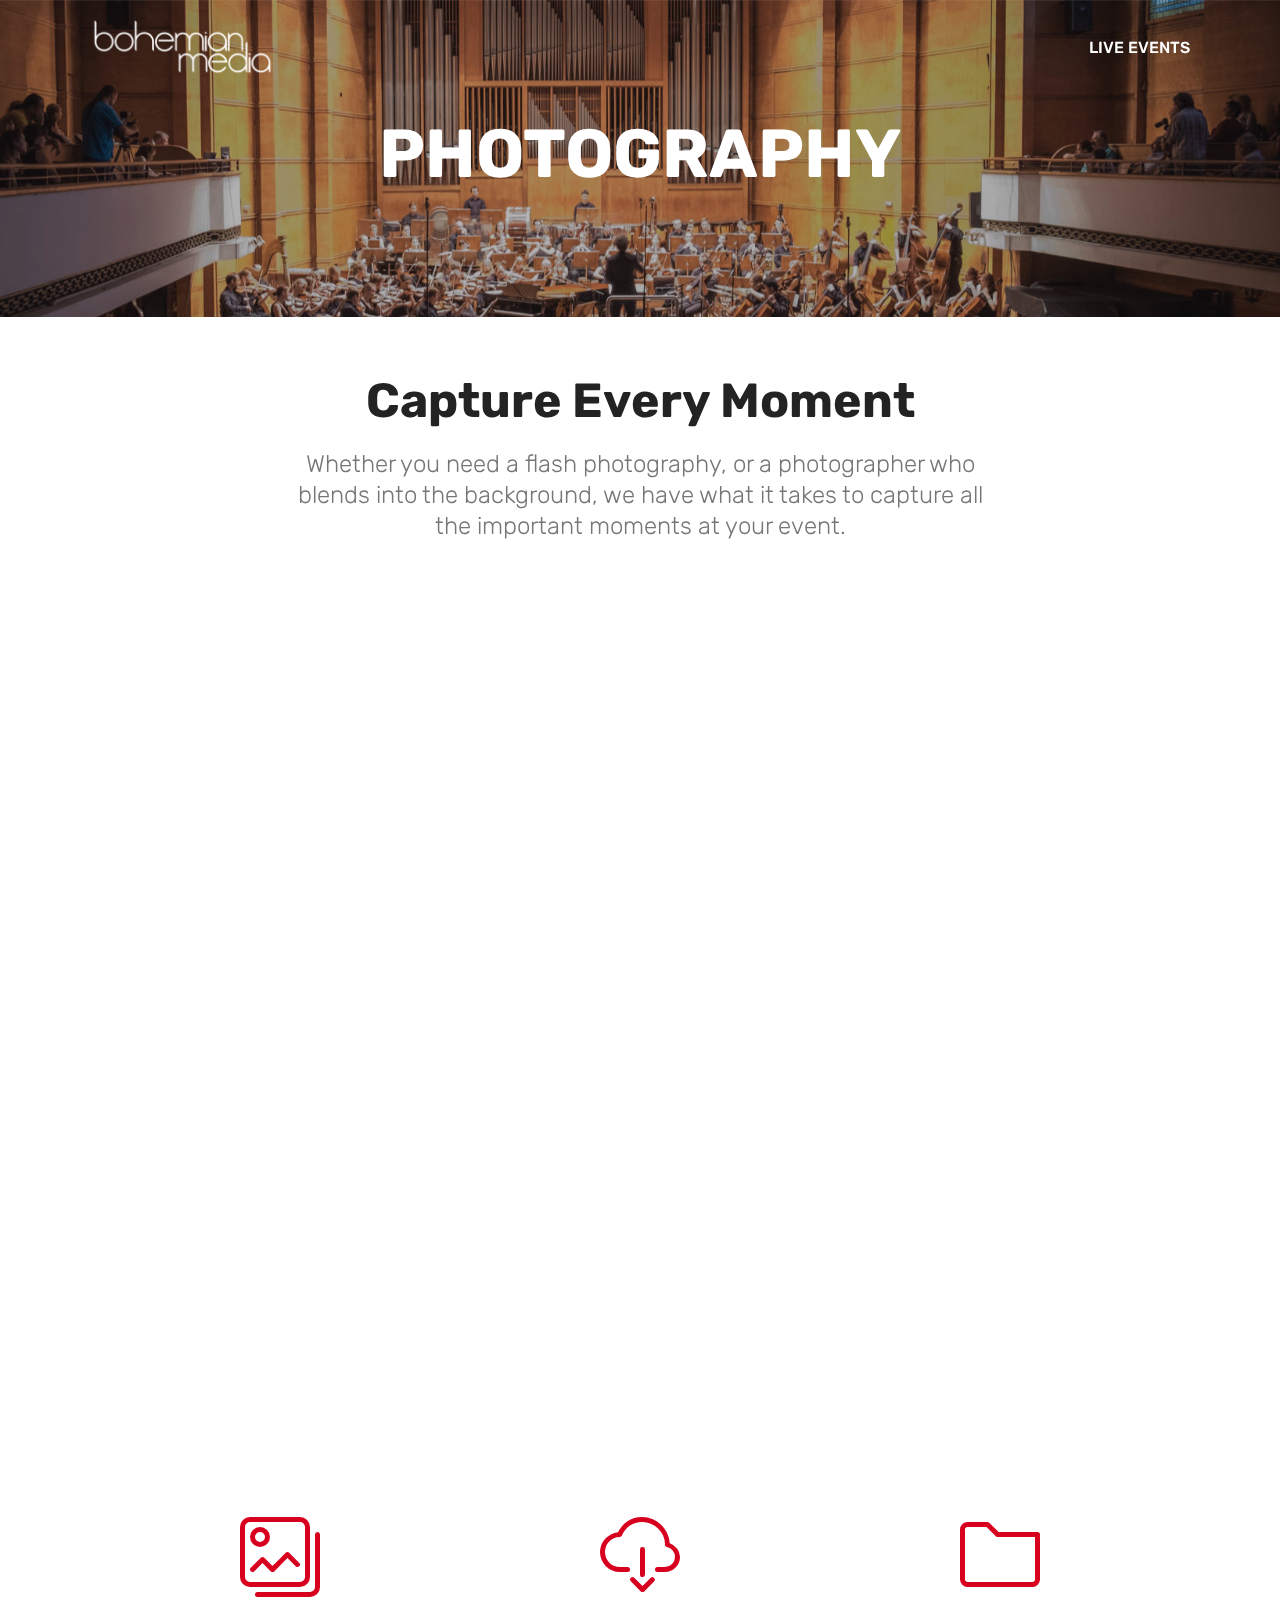
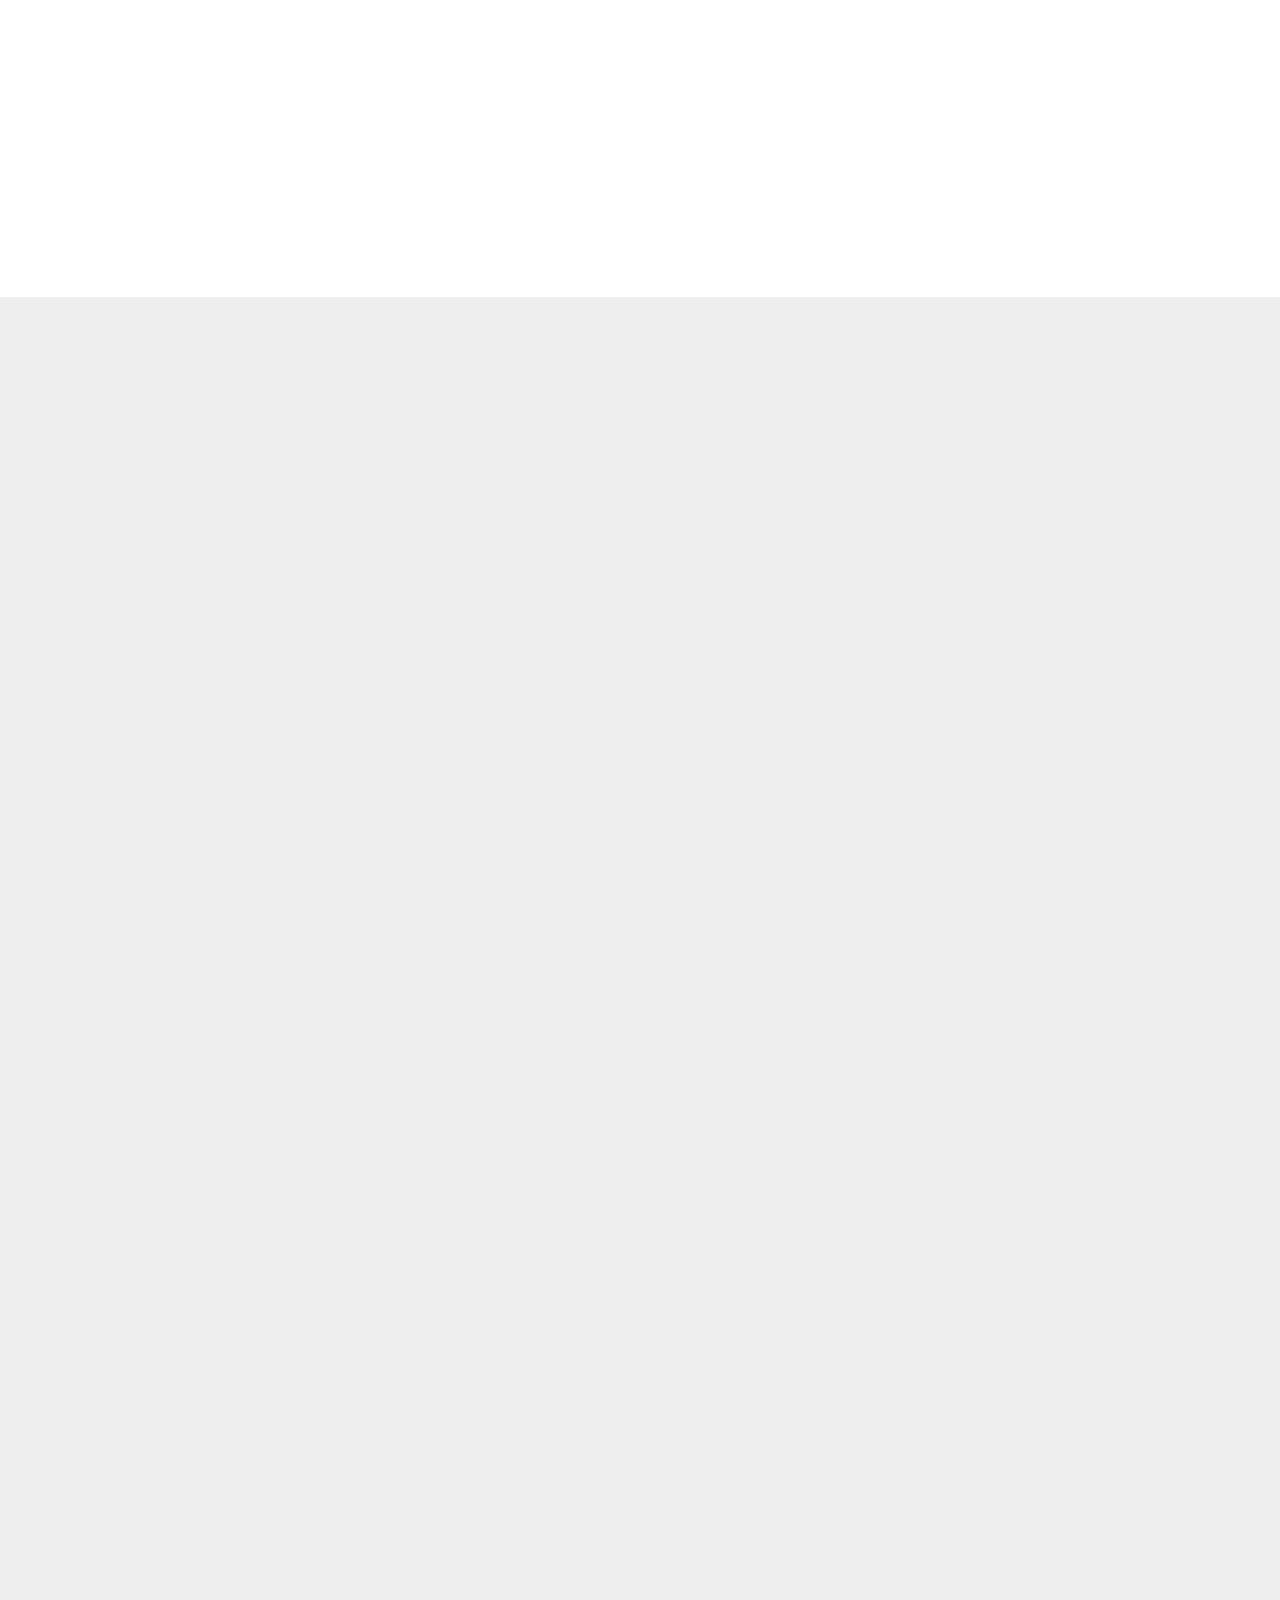
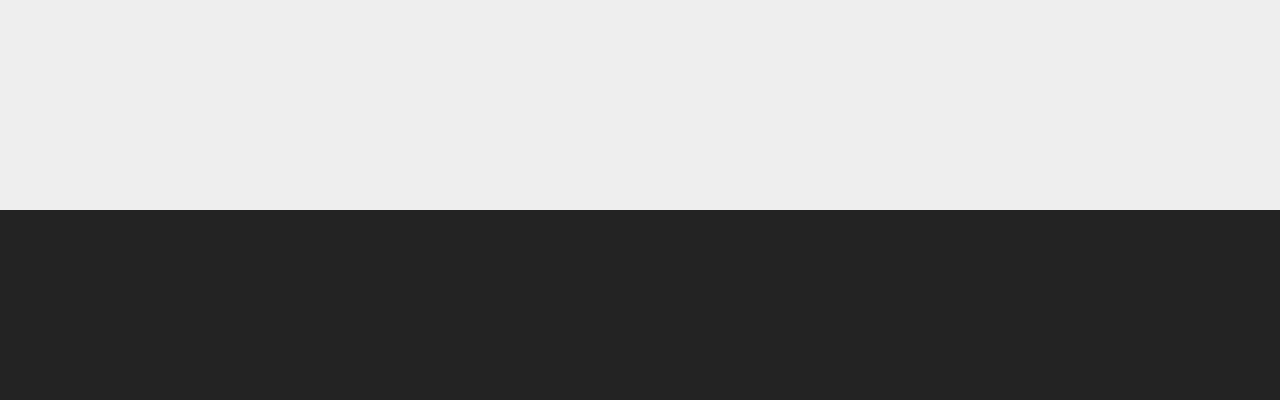
==== event-photography.html @ 390e87e2 "First Commit" ====
<!DOCTYPE html>
<html >
<head>
  <!-- Site made with Mobirise Website Builder v4.9.5, https://mobirise.com -->
  <meta charset="UTF-8">
  <meta http-equiv="X-UA-Compatible" content="IE=edge">
  <meta name="generator" content="Mobirise v4.9.5, mobirise.com">
  <meta name="viewport" content="width=device-width, initial-scale=1, minimum-scale=1">
  <link rel="shortcut icon" href="assets/images/bohemian-media-white-m-416x162.png" type="image/x-icon">
  <meta name="description" content="Photography for Live Events, including lectures, debates, music performances, and concerts.">
  <title>Event Photography</title>
  <link rel="stylesheet" href="assets/web/assets/mobirise-icons-bold/mobirise-icons-bold.css">
  <link rel="stylesheet" href="assets/web/assets/mobirise-icons2/mobirise2.css">
  <link rel="stylesheet" href="assets/web/assets/mobirise-icons/mobirise-icons.css">
  <link rel="stylesheet" href="assets/tether/tether.min.css">
  <link rel="stylesheet" href="assets/bootstrap/css/bootstrap.min.css">
  <link rel="stylesheet" href="assets/bootstrap/css/bootstrap-grid.min.css">
  <link rel="stylesheet" href="assets/bootstrap/css/bootstrap-reboot.min.css">
  <link rel="stylesheet" href="assets/dropdown/css/style.css">
  <link rel="stylesheet" href="assets/socicon/css/styles.css">
  <link rel="stylesheet" href="assets/animatecss/animate.min.css">
  <link rel="stylesheet" href="assets/gdpr-plugin/gdpr-styles.css">
  <link rel="stylesheet" href="assets/theme/css/style.css">
  <link rel="stylesheet" href="assets/mobirise/css/mbr-additional.css" type="text/css">
  
  
  
</head>
<body>

<!-- Google Analytics -->
<!-- Global site tag (gtag.js) - Google Analytics -->
<script async src="https://www.googletagmanager.com/gtag/js?id=UA-124903447-1"></script>
<script>
  window.dataLayer = window.dataLayer || [];
  function gtag(){dataLayer.push(arguments);}
  gtag('js', new Date());

  gtag('config', 'UA-124903447-1');
</script>
<!-- /Google Analytics -->


  <section class="menu cid-rfTZG1gErT" once="menu" id="menu1-s">

    

    <nav class="navbar navbar-expand beta-menu navbar-dropdown align-items-center navbar-fixed-top navbar-toggleable-sm bg-color transparent">
        <button class="navbar-toggler navbar-toggler-right" type="button" data-toggle="collapse" data-target="#navbarSupportedContent" aria-controls="navbarSupportedContent" aria-expanded="false" aria-label="Toggle navigation">
            <div class="hamburger">
                <span></span>
                <span></span>
                <span></span>
                <span></span>
            </div>
        </button>
        <div class="menu-logo">
            <div class="navbar-brand">
                <span class="navbar-logo">
                    <a href="http://bohemian.media">
                         <img src="assets/images/bohemian-media-white-m-416x162.png" alt="Mobirise" title="" style="height: 5rem;">
                    </a>
                </span>
                
            </div>
        </div>
        <div class="collapse navbar-collapse" id="navbarSupportedContent">
            <ul class="navbar-nav nav-dropdown nav-right" data-app-modern-menu="true"><li class="nav-item"><a class="nav-link link text-white display-4" href="page1.html" target="_blank">LIVE EVENTS</a></li></ul>
            
        </div>
    </nav>
</section>

<section class="engine"><a href="https://mobirise.info/n">free simple web templates</a></section><section class="mbr-section content5 cid-rfTZG26Ago mbr-parallax-background" id="content5-t">

    

    <div class="mbr-overlay" style="opacity: 0.3; background-color: rgb(35, 35, 35);">
    </div>

    <div class="container">
        <div class="media-container-row">
            <div class="title col-12 col-md-8">
                <h2 class="align-center mbr-bold mbr-white pb-3 mbr-fonts-style display-1">PHOTOGRAPHY</h2>
                
                
                
            </div>
        </div>
    </div>
</section>

<section class="mbr-section content4 cid-rfZYqdbAo7" id="content4-y">

    

    <div class="container">
        <div class="media-container-row">
            <div class="title col-12 col-md-8">
                <h2 class="align-center pb-3 mbr-fonts-style display-2"><strong>Capture Every Moment</strong></h2>
                <h3 class="mbr-section-subtitle align-center mbr-light mbr-fonts-style display-5">
                    Whether you need a flash photography, or a photographer who blends into the background, we have what it takes to capture all the important moments at your event.</h3>
                
            </div>
        </div>
    </div>
</section>

<div id="custom-html-o" custom-code="true" data-rv-view="351"><!-- Type valid HTML here -->
<div class="lr_embed" style="position: relative; padding-bottom: 50%; height: 0; overflow: hidden;"><iframe id="iframe" src="https://lightroom.adobe.com/embed/shares/e572b321822d44c496260edb732cc78e/slideshow?background_color=%232D2D2D&amp;color=%23999999" frameborder="0" style="width:100%; height:100%; position: absolute; top:0; left:0;"></iframe></div></div>

<section class="counters1 counters cid-rg6lCqSPMr" id="counters1-y">

    

    

    <div class="container">
        <h2 class="mbr-section-title pb-3 align-center mbr-fonts-style display-2"><strong>
            DELIVERY</strong></h2>
        <h3 class="mbr-section-subtitle mbr-fonts-style display-5">Simple, Fast Access to Your Photos</h3>

        <div class="container pt-4 mt-2">
            <div class="media-container-row">
                <div class="card p-3 align-center col-12 col-md-6 col-lg-4">
                    <div class="panel-item p-3">
                        <div class="card-img pb-3">
                            <span class="mbr-iconfont mbrib-photos" style="color: rgb(215, 0, 31); fill: rgb(215, 0, 31);"></span>
                        </div>

                        <div class="card-text">
                            <h4 class="mbr-content-title mbr-bold mbr-fonts-style display-7">Online Gallery</h4>
                            <p class="mbr-content-text mbr-fonts-style display-7">We offer full-page galleries to view and share your photos. Photos can be enlarged with a click, and, if you enable it, visitors can like and comment on them too.&nbsp;<a href="https://lightroom.adobe.com/shares/b36a75fb201941acbc5b79185ec8d893"><strong>View Demo</strong></a><br>
                            </p>
                        </div>
                    </div>
                </div>


                <div class="card p-3 align-center col-12 col-md-6 col-lg-4">
                    <div class="panel-item p-3">
                        <div class="card-img pb-3">
                            <span class="mbr-iconfont mbrib-download" style="color: rgb(215, 0, 31); fill: rgb(215, 0, 31);"></span>
                        </div>
                        <div class="card-text">
                            <h4 class="mbr-content-title mbr-bold mbr-fonts-style display-7">
                                Download</h4>
                            <p class="mbr-content-text mbr-fonts-style display-7">We allow you to download your photos directly from Google Drive, organized into folders by resolution and by the social media channel they are optimized for.</p>
                        </div>
                    </div>
                </div>

                <div class="card p-3 align-center col-12 col-md-6 col-lg-4">
                    <div class="panel-item p-3">
                        <div class="card-img pb-3">
                            <span class="mbr-iconfont mbrib-folder" style="color: rgb(215, 0, 31); fill: rgb(215, 0, 31);"></span>
                        </div>
                        <div class="card-text">
                            <h4 class="mbr-content-title mbr-bold mbr-fonts-style display-7">
                                Flash Drive</h4>
                            <p class="mbr-content-text mbr-fonts-style display-7">If you would rather not use the cloud, we would be happy to deliver your files via a flash drive or hard drive in the mail for an additional fee.&nbsp;</p>
                        </div>
                    </div>
                </div>


                
            </div>
        </div>
   </div>
</section>

<section class="cid-rfTZG4vYsT" id="pricing-tables2-y">
    
        <div class="container">
        <div class="media-container-row">
            <div class="col-md-8">
                <br><br><br>
                <iframe src="https://docs.google.com/forms/d/e/1FAIpQLSdIRzUkQgwD8dy0HYzfEt3uGuDD442N_uXrAp1eqAzWmrX66g/viewform?embedded=true" width="640" height="1410" frameborder="0" marginheight="0" marginwidth="0">Loading...</iframe>
                <br><br>
            </div>
        </div>
    </div>
</section>

<section once="" class="cid-rfTZG5cmdA" id="footer7-z">

    

    

    <div class="container">
        <div class="media-container-row align-center mbr-white">
            
            <div class="row social-row">
                <div class="social-list align-right pb-2">
                    
                    
                    
                    
                    
                    
                <div class="soc-item">
                        <a href="https://vimeo.com/bohomedia" target="_blank">
                            <span class="mbr-iconfont mbr-iconfont-social socicon-vimeo socicon"></span>
                        </a>
                    </div><div class="soc-item">
                        <a href="https://www.youtube.com/channel/UCYjRgxqKxXNnij4eRXSwkDg" target="_blank">
                            <span class="mbr-iconfont mbr-iconfont-social socicon-youtube socicon"></span>
                        </a>
                    </div><div class="soc-item">
                        <a href="https://www.facebook.com/pages/Mobirise/1616226671953247" target="_blank">
                            <span class="mbr-iconfont mbr-iconfont-social socicon-instagram socicon"></span>
                        </a>
                    </div></div>
            </div>
            <div class="row row-copirayt">
                <p class="mbr-text mb-0 mbr-fonts-style mbr-white align-center display-7">
                    © Copyright 2019 Bohemian Global Inc - All Rights Reserved
                </p>
            </div>
        </div>
    </div>
</section>


  <script src="assets/web/assets/jquery/jquery.min.js"></script>
  <script src="assets/popper/popper.min.js"></script>
  <script src="assets/tether/tether.min.js"></script>
  <script src="assets/bootstrap/js/bootstrap.min.js"></script>
  <script src="assets/dropdown/js/script.min.js"></script>
  <script src="assets/viewportchecker/jquery.viewportchecker.js"></script>
  <script src="assets/parallax/jarallax.min.js"></script>
  <script src="assets/smoothscroll/smooth-scroll.js"></script>
  <script src="assets/touchswipe/jquery.touch-swipe.min.js"></script>
  <script src="assets/theme/js/script.js"></script>
  
  
  <input name="animation" type="hidden">
  </body>
</html>
---- assets/web/assets/mobirise-icons-bold/mobirise-icons-bold.css ----
@font-face {
  font-family: 'mobirise-icons-bold';
  src:  url('mobirise-icons-bold.eot?m1l4yr');
  src:  url('mobirise-icons-bold.eot?m1l4yr#iefix') format('embedded-opentype'),
    url('mobirise-icons-bold.ttf?m1l4yr') format('truetype'),
    url('mobirise-icons-bold.woff?m1l4yr') format('woff'),
    url('mobirise-icons-bold.svg?m1l4yr#mobirise-icons-bold') format('svg');
  font-weight: normal;
  font-style: normal;
}

[class^="mbrib-"], [class*="mbrib-"] {
  /* use !important to prevent issues with browser extensions that change fonts */
  font-family: 'mobirise-icons-bold' !important;
  speak: none;
  font-style: normal;
  font-weight: normal;
  font-variant: normal;
  text-transform: none;
  line-height: 1;

  /* Better Font Rendering =========== */
  -webkit-font-smoothing: antialiased;
  -moz-osx-font-smoothing: grayscale;
}

.mbrib-add-submenu:before {
  content: "\e900";
}
.mbrib-alert:before {
  content: "\e901";
}
.mbrib-align-center:before {
  content: "\e902";
}
.mbrib-align-justify:before {
  content: "\e903";
}
.mbrib-align-left:before {
  content: "\e904";
}
.mbrib-align-right:before {
  content: "\e905";
}
.mbrib-android:before {
  content: "\e906";
}
.mbrib-apple:before {
  content: "\e907";
}
.mbrib-arrow-down:before {
  content: "\e908";
}
.mbrib-arrow-next:before {
  content: "\e909";
}
.mbrib-arrow-prev:before {
  content: "\e90a";
}
.mbrib-arrow-up:before {
  content: "\e90b";
}
.mbrib-bold:before {
  content: "\e90c";
}
.mbrib-bookmark:before {
  content: "\e90d";
}
.mbrib-bootstrap:before {
  content: "\e90e";
}
.mbrib-briefcase:before {
  content: "\e90f";
}
.mbrib-browse:before {
  content: "\e910";
}
.mbrib-bulleted-list:before {
  content: "\e911";
}
.mbrib-calendar:before {
  content: "\e912";
}
.mbrib-camera:before {
  content: "\e913";
}
.mbrib-cart-add:before {
  content: "\e914";
}
.mbrib-cart-full:before {
  content: "\e915";
}
.mbrib-cash:before {
  content: "\e916";
}
.mbrib-change-style:before {
  content: "\e917";
}
.mbrib-chat:before {
  content: "\e918";
}
.mbrib-clock:before {
  content: "\e919";
}
.mbrib-close:before {
  content: "\e91a";
}
.mbrib-cloud:before {
  content: "\e91b";
}
.mbrib-code:before {
  content: "\e91c";
}
.mbrib-contact-form:before {
  content: "\e91d";
}
.mbrib-credit-card:before {
  content: "\e91e";
}
.mbrib-cursor-click:before {
  content: "\e91f";
}
.mbrib-cust-feedback:before {
  content: "\e920";
}
.mbrib-database:before {
  content: "\e921";
}
.mbrib-delivery:before {
  content: "\e922";
}
.mbrib-desktop:before {
  content: "\e923";
}
.mbrib-devices:before {
  content: "\e924";
}
.mbrib-down:before {
  content: "\e925";
}
.mbrib-download:before {
  content: "\e926";
}
.mbrib-drag-n-drop:before {
  content: "\e927";
}
.mbrib-drag-n-drop2:before {
  content: "\e928";
}
.mbrib-edit:before {
  content: "\e929";
}
.mbrib-edit2:before {
  content: "\e92a";
}
.mbrib-error:before {
  content: "\e92b";
}
.mbrib-extension:before {
  content: "\e92c";
}
.mbrib-features:before {
  content: "\e92d";
}
.mbrib-file:before {
  content: "\e92e";
}
.mbrib-flag:before {
  content: "\e92f";
}
.mbrib-folder:before {
  content: "\e930";
}
.mbrib-gift:before {
  content: "\e931";
}
.mbrib-github:before {
  content: "\e932";
}
.mbrib-globe-2:before {
  content: "\e933";
}
.mbrib-globe:before {
  content: "\e934";
}
.mbrib-growing-chart:before {
  content: "\e935";
}
.mbrib-hearth:before {
  content: "\e936";
}
.mbrib-help:before {
  content: "\e937";
}
.mbrib-home:before {
  content: "\e938";
}
.mbrib-hot-cup:before {
  content: "\e939";
}
.mbrib-idea:before {
  content: "\e93a";
}
.mbrib-image-gallery:before {
  content: "\e93b";
}
.mbrib-image-slider:before {
  content: "\e93c";
}
.mbrib-info:before {
  content: "\e93d";
}
.mbrib-italic:before {
  content: "\e93e";
}
.mbrib-key:before {
  content: "\e93f";
}
.mbrib-laptop:before {
  content: "\e940";
}
.mbrib-layers:before {
  content: "\e941";
}
.mbrib-left-right:before {
  content: "\e942";
}
.mbrib-left:before {
  content: "\e943";
}
.mbrib-letter:before {
  content: "\e944";
}
.mbrib-like:before {
  content: "\e945";
}
.mbrib-link:before {
  content: "\e946";
}
.mbrib-lock:before {
  content: "\e947";
}
.mbrib-login:before {
  content: "\e948";
}
.mbrib-logout:before {
  content: "\e949";
}
.mbrib-magic-stick:before {
  content: "\e94a";
}
.mbrib-map-pin:before {
  content: "\e94b";
}
.mbrib-menu:before {
  content: "\e94c";
}
.mbrib-mobile:before {
  content: "\e94d";
}
.mbrib-mobile2:before {
  content: "\e94e";
}
.mbrib-mobirise:before {
  content: "\e94f";
}
.mbrib-more-horizontal:before {
  content: "\e950";
}
.mbrib-more-vertical:before {
  content: "\e951";
}
.mbrib-music:before {
  content: "\e952";
}
.mbrib-new-file:before {
  content: "\e953";
}
.mbrib-numbered-list:before {
  content: "\e954";
}
.mbrib-opened-folder:before {
  content: "\e955";
}
.mbrib-pages:before {
  content: "\e956";
}
.mbrib-paper-plane:before {
  content: "\e957";
}
.mbrib-paperclip:before {
  content: "\e958";
}
.mbrib-photo:before {
  content: "\e959";
}
.mbrib-photos:before {
  content: "\e95a";
}
.mbrib-pin:before {
  content: "\e95b";
}
.mbrib-play:before {
  content: "\e95c";
}
.mbrib-plus:before {
  content: "\e95d";
}
.mbrib-preview:before {
  content: "\e95e";
}
.mbrib-print:before {
  content: "\e95f";
}
.mbrib-protect:before {
  content: "\e960";
}
.mbrib-question:before {
  content: "\e961";
}
.mbrib-quote-left:before {
  content: "\e962";
}
.mbrib-quote-right:before {
  content: "\e963";
}
.mbrib-redo:before {
  content: "\e964";
}
.mbrib-refresh:before {
  content: "\e965";
}
.mbrib-responsive:before {
  content: "\e966";
}
.mbrib-right:before {
  content: "\e967";
}
.mbrib-rocket:before {
  content: "\e968";
}
.mbrib-sad-face:before {
  content: "\e969";
}
.mbrib-sale:before {
  content: "\e96a";
}
.mbrib-save:before {
  content: "\e96b";
}
.mbrib-search:before {
  content: "\e96c";
}
.mbrib-setting:before {
  content: "\e96d";
}
.mbrib-setting2:before {
  content: "\e96e";
}
.mbrib-setting3:before {
  content: "\e96f";
}
.mbrib-share:before {
  content: "\e970";
}
.mbrib-shopping-bag:before {
  content: "\e971";
}
.mbrib-shopping-basket:before {
  content: "\e972";
}
.mbrib-shopping-cart:before {
  content: "\e973";
}
.mbrib-sites:before {
  content: "\e974";
}
.mbrib-smile-face:before {
  content: "\e975";
}
.mbrib-speed:before {
  content: "\e976";
}
.mbrib-star:before {
  content: "\e977";
}
.mbrib-success:before {
  content: "\e978";
}
.mbrib-sun:before {
  content: "\e979";
}
.mbrib-sun2:before {
  content: "\e97a";
}
.mbrib-tablet-vertical:before {
  content: "\e97b";
}
.mbrib-tablet:before {
  content: "\e97c";
}
.mbrib-target:before {
  content: "\e97d";
}
.mbrib-timer:before {
  content: "\e97e";
}
.mbrib-to-ftp:before {
  content: "\e97f";
}
.mbrib-to-local-drive:before {
  content: "\e980";
}
.mbrib-touch-swipe:before {
  content: "\e981";
}
.mbrib-touch:before {
  content: "\e982";
}
.mbrib-trash:before {
  content: "\e983";
}
.mbrib-underline:before {
  content: "\e984";
}
.mbrib-undo:before {
  content: "\e985";
}
.mbrib-unlink:before {
  content: "\e986";
}
.mbrib-unlock:before {
  content: "\e987";
}
.mbrib-up-down:before {
  content: "\e988";
}
.mbrib-up:before {
  content: "\e989";
}
.mbrib-update:before {
  content: "\e98a";
}
.mbrib-upload:before {
  content: "\e98b";
}
.mbrib-user:before {
  content: "\e98c";
}
.mbrib-user2:before {
  content: "\e98d";
}
.mbrib-users:before {
  content: "\e98e";
}
.mbrib-video-play:before {
  content: "\e98f";
}
.mbrib-video:before {
  content: "\e990";
}
.mbrib-watch:before {
  content: "\e991";
}
.mbrib-website-theme:before {
  content: "\e992";
}
.mbrib-wifi:before {
  content: "\e993";
}
.mbrib-windows:before {
  content: "\e994";
}
.mbrib-zoom-out:before {
  content: "\e995";
}
---- assets/web/assets/mobirise-icons2/mobirise2.css ----
@font-face {
  font-family: 'Moririse2';
  src:  url('mobirise2.eot?f2bix4');
  src:  url('mobirise2.eot?f2bix4#iefix') format('embedded-opentype'),
    url('mobirise2.ttf?f2bix4') format('truetype'),
    url('mobirise2.woff?f2bix4') format('woff'),
    url('mobirise2.svg?f2bix4#mobirise2') format('svg');
  font-weight: normal;
  font-style: normal;
}

[class^="mobi-"], [class*=" mobi-"] {
  /* use !important to prevent issues with browser extensions that change fonts */
  font-family: 'Moririse2' !important;
  speak: none;
  font-style: normal;
  font-weight: normal;
  font-variant: normal;
  text-transform: none;
  line-height: 1;

  /* Better Font Rendering =========== */
  -webkit-font-smoothing: antialiased;
  -moz-osx-font-smoothing: grayscale;
}

.mobi-mbri-add-submenu:before {
  content: "\e900";
}
.mobi-mbri-alert:before {
  content: "\e901";
}
.mobi-mbri-align-center:before {
  content: "\e902";
}
.mobi-mbri-align-justify:before {
  content: "\e903";
}
.mobi-mbri-align-left:before {
  content: "\e904";
}
.mobi-mbri-align-right:before {
  content: "\e905";
}
.mobi-mbri-android:before {
  content: "\e906";
}
.mobi-mbri-apple:before {
  content: "\e907";
}
.mobi-mbri-arrow-down:before {
  content: "\e908";
}
.mobi-mbri-arrow-next:before {
  content: "\e909";
}
.mobi-mbri-arrow-prev:before {
  content: "\e90a";
}
.mobi-mbri-arrow-up:before {
  content: "\e90b";
}
.mobi-mbri-bold:before {
  content: "\e90c";
}
.mobi-mbri-bookmark:before {
  content: "\e90d";
}
.mobi-mbri-bootstrap:before {
  content: "\e90e";
}
.mobi-mbri-briefcase:before {
  content: "\e90f";
}
.mobi-mbri-browse:before {
  content: "\e910";
}
.mobi-mbri-bulleted-list:before {
  content: "\e911";
}
.mobi-mbri-calendar:before {
  content: "\e912";
}
.mobi-mbri-camera:before {
  content: "\e913";
}
.mobi-mbri-cart-add:before {
  content: "\e914";
}
.mobi-mbri-cart-full:before {
  content: "\e915";
}
.mobi-mbri-cash:before {
  content: "\e916";
}
.mobi-mbri-change-style:before {
  content: "\e917";
}
.mobi-mbri-chat:before {
  content: "\e918";
}
.mobi-mbri-clock:before {
  content: "\e919";
}
.mobi-mbri-close:before {
  content: "\e91a";
}
.mobi-mbri-cloud:before {
  content: "\e91b";
}
.mobi-mbri-code:before {
  content: "\e91c";
}
.mobi-mbri-contact-form:before {
  content: "\e91d";
}
.mobi-mbri-credit-card:before {
  content: "\e91e";
}
.mobi-mbri-cursor-click:before {
  content: "\e91f";
}
.mobi-mbri-cust-feedback:before {
  content: "\e920";
}
.mobi-mbri-database:before {
  content: "\e921";
}
.mobi-mbri-delivery:before {
  content: "\e922";
}
.mobi-mbri-desktop:before {
  content: "\e923";
}
.mobi-mbri-devices:before {
  content: "\e924";
}
.mobi-mbri-down:before {
  content: "\e925";
}
.mobi-mbri-download-2:before {
  content: "\e926";
}
.mobi-mbri-download:before {
  content: "\e927";
}
.mobi-mbri-drag-n-drop-2:before {
  content: "\e928";
}
.mobi-mbri-drag-n-drop:before {
  content: "\e929";
}
.mobi-mbri-edit-2:before {
  content: "\e92a";
}
.mobi-mbri-edit:before {
  content: "\e92b";
}
.mobi-mbri-error:before {
  content: "\e92c";
}
.mobi-mbri-extension:before {
  content: "\e92d";
}
.mobi-mbri-features:before {
  content: "\e92e";
}
.mobi-mbri-file:before {
  content: "\e92f";
}
.mobi-mbri-flag:before {
  content: "\e930";
}
.mobi-mbri-folder:before {
  content: "\e931";
}
.mobi-mbri-gift:before {
  content: "\e932";
}
.mobi-mbri-github:before {
  content: "\e933";
}
.mobi-mbri-globe-2:before {
  content: "\e934";
}
.mobi-mbri-globe:before {
  content: "\e935";
}
.mobi-mbri-growing-chart:before {
  content: "\e936";
}
.mobi-mbri-hearth:before {
  content: "\e937";
}
.mobi-mbri-help:before {
  content: "\e938";
}
.mobi-mbri-home:before {
  content: "\e939";
}
.mobi-mbri-hot-cup:before {
  content: "\e93a";
}
.mobi-mbri-idea:before {
  content: "\e93b";
}
.mobi-mbri-image-gallery:before {
  content: "\e93c";
}
.mobi-mbri-image-slider:before {
  content: "\e93d";
}
.mobi-mbri-info:before {
  content: "\e93e";
}
.mobi-mbri-italic:before {
  content: "\e93f";
}
.mobi-mbri-key:before {
  content: "\e940";
}
.mobi-mbri-laptop:before {
  content: "\e941";
}
.mobi-mbri-layers:before {
  content: "\e942";
}
.mobi-mbri-left-right:before {
  content: "\e943";
}
.mobi-mbri-left:before {
  content: "\e944";
}
.mobi-mbri-letter:before {
  content: "\e945";
}
.mobi-mbri-like:before {
  content: "\e946";
}
.mobi-mbri-link:before {
  content: "\e947";
}
.mobi-mbri-lock:before {
  content: "\e948";
}
.mobi-mbri-login:before {
  content: "\e949";
}
.mobi-mbri-logout:before {
  content: "\e94a";
}
.mobi-mbri-magic-stick:before {
  content: "\e94b";
}
.mobi-mbri-map-pin:before {
  content: "\e94c";
}
.mobi-mbri-menu:before {
  content: "\e94d";
}
.mobi-mbri-mobile-2:before {
  content: "\e94e";
}
.mobi-mbri-mobile-horizontal:before {
  content: "\e94f";
}
.mobi-mbri-mobile:before {
  content: "\e950";
}
.mobi-mbri-mobirise:before {
  content: "\e951";
}
.mobi-mbri-more-horizontal:before {
  content: "\e952";
}
.mobi-mbri-more-vertical:before {
  content: "\e953";
}
.mobi-mbri-music:before {
  content: "\e954";
}
.mobi-mbri-new-file:before {
  content: "\e955";
}
.mobi-mbri-numbered-list:before {
  content: "\e956";
}
.mobi-mbri-opened-folder:before {
  content: "\e957";
}
.mobi-mbri-pages:before {
  content: "\e958";
}
.mobi-mbri-paper-plane:before {
  content: "\e959";
}
.mobi-mbri-paperclip:before {
  content: "\e95a";
}
.mobi-mbri-phone:before {
  content: "\e95b";
}
.mobi-mbri-photo:before {
  content: "\e95c";
}
.mobi-mbri-photos:before {
  content: "\e95d";
}
.mobi-mbri-pin:before {
  content: "\e95e";
}
.mobi-mbri-play:before {
  content: "\e95f";
}
.mobi-mbri-plus:before {
  content: "\e960";
}
.mobi-mbri-preview:before {
  content: "\e961";
}
.mobi-mbri-print:before {
  content: "\e962";
}
.mobi-mbri-protect:before {
  content: "\e963";
}
.mobi-mbri-question:before {
  content: "\e964";
}
.mobi-mbri-quote-left:before {
  content: "\e965";
}
.mobi-mbri-quote-right:before {
  content: "\e966";
}
.mobi-mbri-redo:before {
  content: "\e967";
}
.mobi-mbri-refresh:before {
  content: "\e968";
}
.mobi-mbri-responsive-2:before {
  content: "\e969";
}
.mobi-mbri-responsive:before {
  content: "\e96a";
}
.mobi-mbri-right:before {
  content: "\e96b";
}
.mobi-mbri-rocket:before {
  content: "\e96c";
}
.mobi-mbri-sad-face:before {
  content: "\e96d";
}
.mobi-mbri-sale:before {
  content: "\e96e";
}
.mobi-mbri-save:before {
  content: "\e96f";
}
.mobi-mbri-search:before {
  content: "\e970";
}
.mobi-mbri-setting-2:before {
  content: "\e971";
}
.mobi-mbri-setting-3:before {
  content: "\e972";
}
.mobi-mbri-setting:before {
  content: "\e973";
}
.mobi-mbri-share:before {
  content: "\e974";
}
.mobi-mbri-shopping-bag:before {
  content: "\e975";
}
.mobi-mbri-shopping-basket:before {
  content: "\e976";
}
.mobi-mbri-shopping-cart:before {
  content: "\e977";
}
.mobi-mbri-sites:before {
  content: "\e978";
}
.mobi-mbri-smile-face:before {
  content: "\e979";
}
.mobi-mbri-speed:before {
  content: "\e97a";
}
.mobi-mbri-star:before {
  content: "\e97b";
}
.mobi-mbri-success:before {
  content: "\e97c";
}
.mobi-mbri-sun:before {
  content: "\e97d";
}
.mobi-mbri-sun2:before {
  content: "\e97e";
}
.mobi-mbri-tablet-vertical:before {
  content: "\e97f";
}
.mobi-mbri-tablet:before {
  content: "\e980";
}
.mobi-mbri-target:before {
  content: "\e981";
}
.mobi-mbri-timer:before {
  content: "\e982";
}
.mobi-mbri-to-ftp:before {
  content: "\e983";
}
.mobi-mbri-to-local-drive:before {
  content: "\e984";
}
.mobi-mbri-touch-swipe:before {
  content: "\e985";
}
.mobi-mbri-touch:before {
  content: "\e986";
}
.mobi-mbri-trash:before {
  content: "\e987";
}
.mobi-mbri-underline:before {
  content: "\e988";
}
.mobi-mbri-undo:before {
  content: "\e989";
}
.mobi-mbri-unlink:before {
  content: "\e98a";
}
.mobi-mbri-unlock:before {
  content: "\e98b";
}
.mobi-mbri-up-down:before {
  content: "\e98c";
}
.mobi-mbri-up:before {
  content: "\e98d";
}
.mobi-mbri-update:before {
  content: "\e98e";
}
.mobi-mbri-upload-2:before {
  content: "\e98f";
}
.mobi-mbri-upload:before {
  content: "\e990";
}
.mobi-mbri-user-2:before {
  content: "\e991";
}
.mobi-mbri-user:before {
  content: "\e992";
}
.mobi-mbri-users:before {
  content: "\e993";
}
.mobi-mbri-video-play:before {
  content: "\e994";
}
.mobi-mbri-video:before {
  content: "\e995";
}
.mobi-mbri-watch:before {
  content: "\e996";
}
.mobi-mbri-website-theme-2:before {
  content: "\e997";
}
.mobi-mbri-website-theme:before {
  content: "\e998";
}
.mobi-mbri-wifi:before {
  content: "\e999";
}
.mobi-mbri-windows:before {
  content: "\e99a";
}
.mobi-mbri-zoom-in:before {
  content: "\e99b";
}
.mobi-mbri-zoom-out:before {
  content: "\e99c";
}
---- assets/web/assets/mobirise-icons/mobirise-icons.css ----
@font-face {
  font-family: 'MobiriseIcons';
  src:  url('mobirise-icons.eot?spat4u');
  src:  url('mobirise-icons.eot?spat4u#iefix') format('embedded-opentype'),
    url('mobirise-icons.ttf?spat4u') format('truetype'),
    url('mobirise-icons.woff?spat4u') format('woff'),
    url('mobirise-icons.svg?spat4u#MobiriseIcons') format('svg');
  font-weight: normal;
  font-style: normal;
}

[class^="mbri-"], [class*=" mbri-"] {
  /* use !important to prevent issues with browser extensions that change fonts */
  font-family: MobiriseIcons !important;
  speak: none;
  font-style: normal;
  font-weight: normal;
  font-variant: normal;
  text-transform: none;
  line-height: 1;

  /* Better Font Rendering =========== */
  -webkit-font-smoothing: antialiased;
  -moz-osx-font-smoothing: grayscale;
}

.mbri-add-submenu:before {
  content: "\e900";
}
.mbri-alert:before {
  content: "\e901";
}
.mbri-align-center:before {
  content: "\e902";
}
.mbri-align-justify:before {
  content: "\e903";
}
.mbri-align-left:before {
  content: "\e904";
}
.mbri-align-right:before {
  content: "\e905";
}
.mbri-android:before {
  content: "\e906";
}
.mbri-apple:before {
  content: "\e907";
}
.mbri-arrow-down:before {
  content: "\e908";
}
.mbri-arrow-next:before {
  content: "\e909";
}
.mbri-arrow-prev:before {
  content: "\e90a";
}
.mbri-arrow-up:before {
  content: "\e90b";
}
.mbri-bold:before {
  content: "\e90c";
}
.mbri-bookmark:before {
  content: "\e90d";
}
.mbri-bootstrap:before {
  content: "\e90e";
}
.mbri-briefcase:before {
  content: "\e90f";
}
.mbri-browse:before {
  content: "\e910";
}
.mbri-bulleted-list:before {
  content: "\e911";
}
.mbri-calendar:before {
  content: "\e912";
}
.mbri-camera:before {
  content: "\e913";
}
.mbri-cart-add:before {
  content: "\e914";
}
.mbri-cart-full:before {
  content: "\e915";
}
.mbri-cash:before {
  content: "\e916";
}
.mbri-change-style:before {
  content: "\e917";
}
.mbri-chat:before {
  content: "\e918";
}
.mbri-clock:before {
  content: "\e919";
}
.mbri-close:before {
  content: "\e91a";
}
.mbri-cloud:before {
  content: "\e91b";
}
.mbri-code:before {
  content: "\e91c";
}
.mbri-contact-form:before {
  content: "\e91d";
}
.mbri-credit-card:before {
  content: "\e91e";
}
.mbri-cursor-click:before {
  content: "\e91f";
}
.mbri-cust-feedback:before {
  content: "\e920";
}
.mbri-database:before {
  content: "\e921";
}
.mbri-delivery:before {
  content: "\e922";
}
.mbri-desktop:before {
  content: "\e923";
}
.mbri-devices:before {
  content: "\e924";
}
.mbri-down:before {
  content: "\e925";
}
.mbri-download:before {
  content: "\e989";
}
.mbri-drag-n-drop:before {
  content: "\e927";
}
.mbri-drag-n-drop2:before {
  content: "\e928";
}
.mbri-edit:before {
  content: "\e929";
}
.mbri-edit2:before {
  content: "\e92a";
}
.mbri-error:before {
  content: "\e92b";
}
.mbri-extension:before {
  content: "\e92c";
}
.mbri-features:before {
  content: "\e92d";
}
.mbri-file:before {
  content: "\e92e";
}
.mbri-flag:before {
  content: "\e92f";
}
.mbri-folder:before {
  content: "\e930";
}
.mbri-gift:before {
  content: "\e931";
}
.mbri-github:before {
  content: "\e932";
}
.mbri-globe:before {
  content: "\e933";
}
.mbri-globe-2:before {
  content: "\e934";
}
.mbri-growing-chart:before {
  content: "\e935";
}
.mbri-hearth:before {
  content: "\e936";
}
.mbri-help:before {
  content: "\e937";
}
.mbri-home:before {
  content: "\e938";
}
.mbri-hot-cup:before {
  content: "\e939";
}
.mbri-idea:before {
  content: "\e93a";
}
.mbri-image-gallery:before {
  content: "\e93b";
}
.mbri-image-slider:before {
  content: "\e93c";
}
.mbri-info:before {
  content: "\e93d";
}
.mbri-italic:before {
  content: "\e93e";
}
.mbri-key:before {
  content: "\e93f";
}
.mbri-laptop:before {
  content: "\e940";
}
.mbri-layers:before {
  content: "\e941";
}
.mbri-left-right:before {
  content: "\e942";
}
.mbri-left:before {
  content: "\e943";
}
.mbri-letter:before {
  content: "\e944";
}
.mbri-like:before {
  content: "\e945";
}
.mbri-link:before {
  content: "\e946";
}
.mbri-lock:before {
  content: "\e947";
}
.mbri-login:before {
  content: "\e948";
}
.mbri-logout:before {
  content: "\e949";
}
.mbri-magic-stick:before {
  content: "\e94a";
}
.mbri-map-pin:before {
  content: "\e94b";
}
.mbri-menu:before {
  content: "\e94c";
}
.mbri-mobile:before {
  content: "\e94d";
}
.mbri-mobile2:before {
  content: "\e94e";
}
.mbri-mobirise:before {
  content: "\e94f";
}
.mbri-more-horizontal:before {
  content: "\e950";
}
.mbri-more-vertical:before {
  content: "\e951";
}
.mbri-music:before {
  content: "\e952";
}
.mbri-new-file:before {
  content: "\e953";
}
.mbri-numbered-list:before {
  content: "\e954";
}
.mbri-opened-folder:before {
  content: "\e955";
}
.mbri-pages:before {
  content: "\e956";
}
.mbri-paper-plane:before {
  content: "\e957";
}
.mbri-paperclip:before {
  content: "\e958";
}
.mbri-photo:before {
  content: "\e959";
}
.mbri-photos:before {
  content: "\e95a";
}
.mbri-pin:before {
  content: "\e95b";
}
.mbri-play:before {
  content: "\e95c";
}
.mbri-plus:before {
  content: "\e95d";
}
.mbri-preview:before {
  content: "\e95e";
}
.mbri-print:before {
  content: "\e95f";
}
.mbri-protect:before {
  content: "\e960";
}
.mbri-question:before {
  content: "\e961";
}
.mbri-quote-left:before {
  content: "\e962";
}
.mbri-quote-right:before {
  content: "\e963";
}
.mbri-refresh:before {
  content: "\e964";
}
.mbri-responsive:before {
  content: "\e965";
}
.mbri-right:before {
  content: "\e966";
}
.mbri-rocket:before {
  content: "\e967";
}
.mbri-sad-face:before {
  content: "\e968";
}
.mbri-sale:before {
  content: "\e969";
}
.mbri-save:before {
  content: "\e96a";
}
.mbri-search:before {
  content: "\e96b";
}
.mbri-setting:before {
  content: "\e96c";
}
.mbri-setting2:before {
  content: "\e96d";
}
.mbri-setting3:before {
  content: "\e96e";
}
.mbri-share:before {
  content: "\e96f";
}
.mbri-shopping-bag:before {
  content: "\e970";
}
.mbri-shopping-basket:before {
  content: "\e971";
}
.mbri-shopping-cart:before {
  content: "\e972";
}
.mbri-sites:before {
  content: "\e973";
}
.mbri-smile-face:before {
  content: "\e974";
}
.mbri-speed:before {
  content: "\e975";
}
.mbri-star:before {
  content: "\e976";
}
.mbri-success:before {
  content: "\e977";
}
.mbri-sun:before {
  content: "\e978";
}
.mbri-sun2:before {
  content: "\e979";
}
.mbri-tablet:before {
  content: "\e97a";
}
.mbri-tablet-vertical:before {
  content: "\e97b";
}
.mbri-target:before {
  content: "\e97c";
}
.mbri-timer:before {
  content: "\e97d";
}
.mbri-to-ftp:before {
  content: "\e97e";
}
.mbri-to-local-drive:before {
  content: "\e97f";
}
.mbri-touch-swipe:before {
  content: "\e980";
}
.mbri-touch:before {
  content: "\e981";
}
.mbri-trash:before {
  content: "\e982";
}
.mbri-underline:before {
  content: "\e983";
}
.mbri-unlink:before {
  content: "\e984";
}
.mbri-unlock:before {
  content: "\e985";
}
.mbri-up-down:before {
  content: "\e986";
}
.mbri-up:before {
  content: "\e987";
}
.mbri-update:before {
  content: "\e988";
}
.mbri-upload:before {
 content: "\e926"; 
}
.mbri-user:before {
  content: "\e98a";
}
.mbri-user2:before {
  content: "\e98b";
}
.mbri-users:before {
  content: "\e98c";
}
.mbri-video:before {
  content: "\e98d";
}
.mbri-video-play:before {
  content: "\e98e";
}
.mbri-watch:before {
  content: "\e98f";
}
.mbri-website-theme:before {
  content: "\e990";
}
.mbri-wifi:before {
  content: "\e991";
}
.mbri-windows:before {
  content: "\e992";
}
.mbri-zoom-out:before {
  content: "\e993";
}
.mbri-redo:before {
  content: "\e994";
}
.mbri-undo:before {
  content: "\e995";
}
---- assets/dropdown/css/style.css ----
.navbar-dropdown {
  left: 0;
  padding: 0;
  position: absolute;
  right: 0;
  top: 0;
  transition: all 0.45s ease;
  z-index: 1030;
  background: #282828; }
  .navbar-dropdown .navbar-logo {
    margin-right: 0.8rem;
    transition: margin 0.3s ease-in-out;
    vertical-align: middle; }
    .navbar-dropdown .navbar-logo img {
      height: 3.125rem;
      transition: all 0.3s ease-in-out; }
    .navbar-dropdown .navbar-logo.mbr-iconfont {
      font-size: 3.125rem;
      line-height: 3.125rem; }
  .navbar-dropdown .navbar-caption {
    font-weight: 700;
    white-space: normal;
    vertical-align: -4px;
    line-height: 3.125rem !important; }
    .navbar-dropdown .navbar-caption, .navbar-dropdown .navbar-caption:hover {
      color: inherit;
      text-decoration: none; }
  .navbar-dropdown .mbr-iconfont + .navbar-caption {
    vertical-align: -1px; }
  .navbar-dropdown.navbar-fixed-top {
    position: fixed; }
  .navbar-dropdown .navbar-brand span {
    vertical-align: -4px; }
  .navbar-dropdown.bg-color.transparent {
    background: none; }
  .navbar-dropdown.navbar-short .navbar-brand {
    padding: 0.625rem 0; }
    .navbar-dropdown.navbar-short .navbar-brand span {
      vertical-align: -1px; }
  .navbar-dropdown.navbar-short .navbar-caption {
    line-height: 2.375rem !important;
    vertical-align: -2px; }
  .navbar-dropdown.navbar-short .navbar-logo {
    margin-right: 0.5rem; }
    .navbar-dropdown.navbar-short .navbar-logo img {
      height: 2.375rem; }
    .navbar-dropdown.navbar-short .navbar-logo.mbr-iconfont {
      font-size: 2.375rem;
      line-height: 2.375rem; }
  .navbar-dropdown.navbar-short .mbr-table-cell {
    height: 3.625rem; }
  .navbar-dropdown .navbar-close {
    left: 0.6875rem;
    position: fixed;
    top: 0.75rem;
    z-index: 1000; }
  .navbar-dropdown .hamburger-icon {
    content: "";
    display: inline-block;
    vertical-align: middle;
    width: 16px;
    -webkit-box-shadow: 0 -6px 0 1px #282828,0 0 0 1px #282828,0 6px 0 1px #282828;
    -moz-box-shadow: 0 -6px 0 1px #282828,0 0 0 1px #282828,0 6px 0 1px #282828;
    box-shadow: 0 -6px 0 1px #282828,0 0 0 1px #282828,0 6px 0 1px #282828; }

.dropdown-menu .dropdown-toggle[data-toggle="dropdown-submenu"]::after {
  border-bottom: 0.35em solid transparent;
  border-left: 0.35em solid;
  border-right: 0;
  border-top: 0.35em solid transparent;
  margin-left: 0.3rem; }

.dropdown-menu .dropdown-item:focus {
  outline: 0; }

.nav-dropdown {
  font-size: 0.75rem;
  font-weight: 500;
  height: auto !important; }
  .nav-dropdown .nav-btn {
    padding-left: 1rem; }
  .nav-dropdown .link {
    margin: .667em 1.667em;
    font-weight: 500;
    padding: 0;
    transition: color .2s ease-in-out; }
    .nav-dropdown .link.dropdown-toggle {
      margin-right: 2.583em; }
      .nav-dropdown .link.dropdown-toggle::after {
        margin-left: .25rem;
        border-top: 0.35em solid;
        border-right: 0.35em solid transparent;
        border-left: 0.35em solid transparent;
        border-bottom: 0; }
      .nav-dropdown .link.dropdown-toggle[aria-expanded="true"] {
        margin: 0;
        padding: 0.667em 3.263em  0.667em 1.667em; }
  .nav-dropdown .link::after,
  .nav-dropdown .dropdown-item::after {
    color: inherit; }
  .nav-dropdown .btn {
    font-size: 0.75rem;
    font-weight: 700;
    letter-spacing: 0;
    margin-bottom: 0;
    padding-left: 1.25rem;
    padding-right: 1.25rem; }
  .nav-dropdown .dropdown-menu {
    border-radius: 0;
    border: 0;
    left: 0;
    margin: 0;
    padding-bottom: 1.25rem;
    padding-top: 1.25rem;
    position: relative; }
  .nav-dropdown .dropdown-submenu {
    margin-left: 0.125rem;
    top: 0; }
  .nav-dropdown .dropdown-item {
    font-weight: 500;
    line-height: 2;
    padding: 0.3846em 4.615em 0.3846em 1.5385em;
    position: relative;
    transition: color .2s ease-in-out, background-color .2s ease-in-out; }
    .nav-dropdown .dropdown-item::after {
      margin-top: -0.3077em;
      position: absolute;
      right: 1.1538em;
      top: 50%; }
    .nav-dropdown .dropdown-item:focus, .nav-dropdown .dropdown-item:hover {
      background: none; }

@media (max-width: 767px) {
  .nav-dropdown.navbar-toggleable-sm {
    bottom: 0;
    display: none;
    left: 0;
    overflow-x: hidden;
    position: fixed;
    top: 0;
    transform: translateX(-100%);
    -ms-transform: translateX(-100%);
    -webkit-transform: translateX(-100%);
    width: 18.75rem;
    z-index: 999; } }
.nav-dropdown.navbar-toggleable-xl {
  bottom: 0;
  display: none;
  left: 0;
  overflow-x: hidden;
  position: fixed;
  top: 0;
  transform: translateX(-100%);
  -ms-transform: translateX(-100%);
  -webkit-transform: translateX(-100%);
  width: 18.75rem;
  z-index: 999; }

.nav-dropdown-sm {
  display: block !important;
  overflow-x: hidden;
  overflow: auto;
  padding-top: 3.875rem; }
  .nav-dropdown-sm::after {
    content: "";
    display: block;
    height: 3rem;
    width: 100%; }
  .nav-dropdown-sm.collapse.in ~ .navbar-close {
    display: block !important; }
  .nav-dropdown-sm.collapsing, .nav-dropdown-sm.collapse.in {
    transform: translateX(0);
    -ms-transform: translateX(0);
    -webkit-transform: translateX(0);
    transition: all 0.25s ease-out;
    -webkit-transition: all 0.25s ease-out;
    background: #282828; }
  .nav-dropdown-sm.collapsing[aria-expanded="false"] {
    transform: translateX(-100%);
    -ms-transform: translateX(-100%);
    -webkit-transform: translateX(-100%); }
  .nav-dropdown-sm .nav-item {
    display: block;
    margin-left: 0 !important;
    padding-left: 0; }
  .nav-dropdown-sm .link,
  .nav-dropdown-sm .dropdown-item {
    border-top: 1px dotted rgba(255, 255, 255, 0.1);
    font-size: 0.8125rem;
    line-height: 1.6;
    margin: 0 !important;
    padding: 0.875rem 2.4rem 0.875rem 1.5625rem !important;
    position: relative;
    white-space: normal; }
    .nav-dropdown-sm .link:focus, .nav-dropdown-sm .link:hover,
    .nav-dropdown-sm .dropdown-item:focus,
    .nav-dropdown-sm .dropdown-item:hover {
      background: rgba(0, 0, 0, 0.2) !important;
      color: #c0a375; }
  .nav-dropdown-sm .nav-btn {
    position: relative;
    padding: 1.5625rem 1.5625rem 0 1.5625rem; }
    .nav-dropdown-sm .nav-btn::before {
      border-top: 1px dotted rgba(255, 255, 255, 0.1);
      content: "";
      left: 0;
      position: absolute;
      top: 0;
      width: 100%; }
    .nav-dropdown-sm .nav-btn + .nav-btn {
      padding-top: 0.625rem; }
      .nav-dropdown-sm .nav-btn + .nav-btn::before {
        display: none; }
  .nav-dropdown-sm .btn {
    padding: 0.625rem 0; }
  .nav-dropdown-sm .dropdown-toggle[data-toggle="dropdown-submenu"]::after {
    margin-left: .25rem;
    border-top: 0.35em solid;
    border-right: 0.35em solid transparent;
    border-left: 0.35em solid transparent;
    border-bottom: 0; }
  .nav-dropdown-sm .dropdown-toggle[data-toggle="dropdown-submenu"][aria-expanded="true"]::after {
    border-top: 0;
    border-right: 0.35em solid transparent;
    border-left: 0.35em solid transparent;
    border-bottom: 0.35em solid; }
  .nav-dropdown-sm .dropdown-menu {
    margin: 0;
    padding: 0;
    position: relative;
    top: 0;
    left: 0;
    width: 100%;
    border: 0;
    float: none;
    border-radius: 0;
    background: none; }
  .nav-dropdown-sm .dropdown-submenu {
    left: 100%;
    margin-left: 0.125rem;
    margin-top: -1.25rem;
    top: 0; }

.navbar-toggleable-sm .nav-dropdown .dropdown-menu {
  position: absolute; }

.navbar-toggleable-sm .nav-dropdown .dropdown-submenu {
  left: 100%;
  margin-left: 0.125rem;
  margin-top: -1.25rem;
  top: 0; }

.navbar-toggleable-sm.opened .nav-dropdown .dropdown-menu {
  position: relative; }

.navbar-toggleable-sm.opened .nav-dropdown .dropdown-submenu {
  left: 0;
  margin-left: 00rem;
  margin-top: 0rem;
  top: 0; }

.is-builder .nav-dropdown.collapsing {
  transition: none !important; }

/*# sourceMappingURL=style.css.map */
---- assets/socicon/css/styles.css ----
@charset "UTF-8";

@font-face {
  font-family: "socicon";
  src:url("../fonts/socicon.eot");
  src:url("../fonts/socicon.eot?#iefix") format("embedded-opentype"),
    url("../fonts/socicon.woff") format("woff"),
    url("../fonts/socicon.ttf") format("truetype"),
    url("../fonts/socicon.svg#socicon") format("svg");
  font-weight: normal;
  font-style: normal;

}

[data-icon]:before {
  font-family: "socicon" !important;
  content: attr(data-icon);
  font-style: normal !important;
  font-weight: normal !important;
  font-variant: normal !important;
  text-transform: none !important;
  speak: none;
  line-height: 1;
  -webkit-font-smoothing: antialiased;
  -moz-osx-font-smoothing: grayscale;
}

[class^="socicon-"]:before,
[class*=" socicon-"]:before {
  font-family: "socicon" !important;
  font-style: normal !important;
  font-weight: normal !important;
  font-variant: normal !important;
  text-transform: none !important;
  speak: none;
  line-height: 1;
  -webkit-font-smoothing: antialiased;
  -moz-osx-font-smoothing: grayscale;
}

.socicon-modelmayhem:before {
  content: "\e000";
}
.socicon-mixcloud:before {
  content: "\e001";
}
.socicon-drupal:before {
  content: "\e002";
}
.socicon-swarm:before {
  content: "\e003";
}
.socicon-istock:before {
  content: "\e004";
}
.socicon-yammer:before {
  content: "\e005";
}
.socicon-ello:before {
  content: "\e006";
}
.socicon-stackoverflow:before {
  content: "\e007";
}
.socicon-persona:before {
  content: "\e008";
}
.socicon-triplej:before {
  content: "\e009";
}
.socicon-houzz:before {
  content: "\e00a";
}
.socicon-rss:before {
  content: "\e00b";
}
.socicon-paypal:before {
  content: "\e00c";
}
.socicon-odnoklassniki:before {
  content: "\e00d";
}
.socicon-airbnb:before {
  content: "\e00e";
}
.socicon-periscope:before {
  content: "\e00f";
}
.socicon-outlook:before {
  content: "\e010";
}
.socicon-coderwall:before {
  content: "\e011";
}
.socicon-tripadvisor:before {
  content: "\e012";
}
.socicon-appnet:before {
  content: "\e013";
}
.socicon-goodreads:before {
  content: "\e014";
}
.socicon-tripit:before {
  content: "\e015";
}
.socicon-lanyrd:before {
  content: "\e016";
}
.socicon-slideshare:before {
  content: "\e017";
}
.socicon-buffer:before {
  content: "\e018";
}
.socicon-disqus:before {
  content: "\e019";
}
.socicon-vkontakte:before {
  content: "\e01a";
}
.socicon-whatsapp:before {
  content: "\e01b";
}
.socicon-patreon:before {
  content: "\e01c";
}
.socicon-storehouse:before {
  content: "\e01d";
}
.socicon-pocket:before {
  content: "\e01e";
}
.socicon-mail:before {
  content: "\e01f";
}
.socicon-blogger:before {
  content: "\e020";
}
.socicon-technorati:before {
  content: "\e021";
}
.socicon-reddit:before {
  content: "\e022";
}
.socicon-dribbble:before {
  content: "\e023";
}
.socicon-stumbleupon:before {
  content: "\e024";
}
.socicon-digg:before {
  content: "\e025";
}
.socicon-envato:before {
  content: "\e026";
}
.socicon-behance:before {
  content: "\e027";
}
.socicon-delicious:before {
  content: "\e028";
}
.socicon-deviantart:before {
  content: "\e029";
}
.socicon-forrst:before {
  content: "\e02a";
}
.socicon-play:before {
  content: "\e02b";
}
.socicon-zerply:before {
  content: "\e02c";
}
.socicon-wikipedia:before {
  content: "\e02d";
}
.socicon-apple:before {
  content: "\e02e";
}
.socicon-flattr:before {
  content: "\e02f";
}
.socicon-github:before {
  content: "\e030";
}
.socicon-renren:before {
  content: "\e031";
}
.socicon-friendfeed:before {
  content: "\e032";
}
.socicon-newsvine:before {
  content: "\e033";
}
.socicon-identica:before {
  content: "\e034";
}
.socicon-bebo:before {
  content: "\e035";
}
.socicon-zynga:before {
  content: "\e036";
}
.socicon-steam:before {
  content: "\e037";
}
.socicon-xbox:before {
  content: "\e038";
}
.socicon-windows:before {
  content: "\e039";
}
.socicon-qq:before {
  content: "\e03a";
}
.socicon-douban:before {
  content: "\e03b";
}
.socicon-meetup:before {
  content: "\e03c";
}
.socicon-playstation:before {
  content: "\e03d";
}
.socicon-android:before {
  content: "\e03e";
}
.socicon-snapchat:before {
  content: "\e03f";
}
.socicon-twitter:before {
  content: "\e040";
}
.socicon-facebook:before {
  content: "\e041";
}
.socicon-googleplus:before {
  content: "\e042";
}
.socicon-pinterest:before {
  content: "\e043";
}
.socicon-foursquare:before {
  content: "\e044";
}
.socicon-yahoo:before {
  content: "\e045";
}
.socicon-skype:before {
  content: "\e046";
}
.socicon-yelp:before {
  content: "\e047";
}
.socicon-feedburner:before {
  content: "\e048";
}
.socicon-linkedin:before {
  content: "\e049";
}
.socicon-viadeo:before {
  content: "\e04a";
}
.socicon-xing:before {
  content: "\e04b";
}
.socicon-myspace:before {
  content: "\e04c";
}
.socicon-soundcloud:before {
  content: "\e04d";
}
.socicon-spotify:before {
  content: "\e04e";
}
.socicon-grooveshark:before {
  content: "\e04f";
}
.socicon-lastfm:before {
  content: "\e050";
}
.socicon-youtube:before {
  content: "\e051";
}
.socicon-vimeo:before {
  content: "\e052";
}
.socicon-dailymotion:before {
  content: "\e053";
}
.socicon-vine:before {
  content: "\e054";
}
.socicon-flickr:before {
  content: "\e055";
}
.socicon-500px:before {
  content: "\e056";
}
.socicon-wordpress:before {
  content: "\e058";
}
.socicon-tumblr:before {
  content: "\e059";
}
.socicon-twitch:before {
  content: "\e05a";
}
.socicon-8tracks:before {
  content: "\e05b";
}
.socicon-amazon:before {
  content: "\e05c";
}
.socicon-icq:before {
  content: "\e05d";
}
.socicon-smugmug:before {
  content: "\e05e";
}
.socicon-ravelry:before {
  content: "\e05f";
}
.socicon-weibo:before {
  content: "\e060";
}
.socicon-baidu:before {
  content: "\e061";
}
.socicon-angellist:before {
  content: "\e062";
}
.socicon-ebay:before {
  content: "\e063";
}
.socicon-imdb:before {
  content: "\e064";
}
.socicon-stayfriends:before {
  content: "\e065";
}
.socicon-residentadvisor:before {
  content: "\e066";
}
.socicon-google:before {
  content: "\e067";
}
.socicon-yandex:before {
  content: "\e068";
}
.socicon-sharethis:before {
  content: "\e069";
}
.socicon-bandcamp:before {
  content: "\e06a";
}
.socicon-itunes:before {
  content: "\e06b";
}
.socicon-deezer:before {
  content: "\e06c";
}
.socicon-telegram:before {
  content: "\e06e";
}
.socicon-openid:before {
  content: "\e06f";
}
.socicon-amplement:before {
  content: "\e070";
}
.socicon-viber:before {
  content: "\e071";
}
.socicon-zomato:before {
  content: "\e072";
}
.socicon-draugiem:before {
  content: "\e074";
}
.socicon-endomodo:before {
  content: "\e075";
}
.socicon-filmweb:before {
  content: "\e076";
}
.socicon-stackexchange:before {
  content: "\e077";
}
.socicon-wykop:before {
  content: "\e078";
}
.socicon-teamspeak:before {
  content: "\e079";
}
.socicon-teamviewer:before {
  content: "\e07a";
}
.socicon-ventrilo:before {
  content: "\e07b";
}
.socicon-younow:before {
  content: "\e07c";
}
.socicon-raidcall:before {
  content: "\e07d";
}
.socicon-mumble:before {
  content: "\e07e";
}
.socicon-medium:before {
  content: "\e06d";
}
.socicon-bebee:before {
  content: "\e07f";
}
.socicon-hitbox:before {
  content: "\e080";
}
.socicon-reverbnation:before {
  content: "\e081";
}
.socicon-formulr:before {
  content: "\e082";
}
.socicon-instagram:before {
  content: "\e057";
}
.socicon-battlenet:before {
  content: "\e083";
}
.socicon-chrome:before {
  content: "\e084";
}
.socicon-discord:before {
  content: "\e086";
}
.socicon-issuu:before {
  content: "\e087";
}
.socicon-macos:before {
  content: "\e088";
}
.socicon-firefox:before {
  content: "\e089";
}
.socicon-opera:before {
  content: "\e08d";
}
.socicon-keybase:before {
  content: "\e090";
}
.socicon-alliance:before {
  content: "\e091";
}
.socicon-livejournal:before {
  content: "\e092";
}
.socicon-googlephotos:before {
  content: "\e093";
}
.socicon-horde:before {
  content: "\e094";
}
.socicon-etsy:before {
  content: "\e095";
}
.socicon-zapier:before {
  content: "\e096";
}
.socicon-google-scholar:before {
  content: "\e097";
}
.socicon-researchgate:before {
  content: "\e098";
}
.socicon-wechat:before {
  content: "\e099";
}
.socicon-strava:before {
  content: "\e09a";
}
.socicon-line:before {
  content: "\e09b";
}
.socicon-lyft:before {
  content: "\e09c";
}
.socicon-uber:before {
  content: "\e09d";
}
.socicon-songkick:before {
  content: "\e09e";
}
.socicon-viewbug:before {
  content: "\e09f";
}
.socicon-googlegroups:before {
  content: "\e0a0";
}
.socicon-quora:before {
  content: "\e073";
}
.socicon-diablo:before {
  content: "\e085";
}
.socicon-blizzard:before {
  content: "\e0a1";
}
.socicon-hearthstone:before {
  content: "\e08b";
}
.socicon-heroes:before {
  content: "\e08a";
}
.socicon-overwatch:before {
  content: "\e08c";
}
.socicon-warcraft:before {
  content: "\e08e";
}
.socicon-starcraft:before {
  content: "\e08f";
}
.socicon-beam:before {
  content: "\e0a2";
}
.socicon-curse:before {
  content: "\e0a3";
}
.socicon-player:before {
  content: "\e0a4";
}
.socicon-streamjar:before {
  content: "\e0a5";
}
.socicon-nintendo:before {
  content: "\e0a6";
}
.socicon-hellocoton:before {
  content: "\e0a7";
}
---- assets/gdpr-plugin/gdpr-styles.css ----
.gdpr-block {
    padding: 10px 0;
    font-size: 14px;
    display: block;
    text-align: center;
}
.gdpr-block.covert {
	display: none;
}
.gdpr-block label input {
    width: 15px;
    margin-right: 10px;
    vertical-align: middle;
}
.gdpr-block label {
    color: #a7a7a7;
    vertical-align: middle;
    user-select: none;
    margin-bottom: 0;
    display: inline;
}
---- assets/theme/css/style.css ----
/*!
 * Mobirise v4 theme (https://mobirise.com/)
 * Copyright 2017 Mobirise
 */
section {
  background-color: #eeeeee; }

section,
.container,
.container-fluid {
  position: relative;
  word-wrap: break-word; }

a.mbr-iconfont:hover {
  text-decoration: none; }

.article .lead p, .article .lead ul, .article .lead ol, .article .lead pre, .article .lead blockquote {
  margin-bottom: 0; }

a {
  font-style: normal;
  font-weight: 400;
  cursor: pointer; }
  a, a:hover {
    text-decoration: none; }

figure {
  margin-bottom: 0; }

body {
  color: #232323; }

h1, h2, h3, h4, h5, h6,
.h1, .h2, .h3, .h4, .h5, .h6,
.display-1, .display-2, .display-3, .display-4 {
  line-height: 1;
  word-break: break-word;
  word-wrap: break-word; }

b, strong {
  font-weight: bold; }

blockquote {
  padding: 10px 0 10px 20px;
  position: relative;
  border-left: 2px solid;
  border-color: #ff3366; }

input:-webkit-autofill, input:-webkit-autofill:hover, input:-webkit-autofill:focus, input:-webkit-autofill:active {
  transition-delay: 9999s;
  transition-property: background-color, color; }

textarea[type="hidden"] {
  display: none; }

body {
  position: relative; }

section {
  background-position: 50% 50%;
  background-repeat: no-repeat;
  background-size: cover; }
  section .mbr-background-video,
  section .mbr-background-video-preview {
    position: absolute;
    bottom: 0;
    left: 0;
    right: 0;
    top: 0; }

.hidden {
  visibility: hidden; }

.mbr-z-index20 {
  z-index: 20; }

/*! Base colors */
.mbr-white {
  color: #ffffff; }

.mbr-black {
  color: #000000; }

.mbr-bg-white {
  background-color: #ffffff; }

.mbr-bg-black {
  background-color: #000000; }

/*! Text-aligns */
.align-left {
  text-align: left; }

.align-center {
  text-align: center; }

.align-right {
  text-align: right; }

@media (max-width: 767px) {
  .align-left, .align-center, .align-right, .mbr-section-btn, .mbr-section-title {
    text-align: center; } }
/*! Font-weight  */
.mbr-light {
  font-weight: 300; }

.mbr-regular {
  font-weight: 400; }

.mbr-semibold {
  font-weight: 500; }

.mbr-bold {
  font-weight: 700; }

/*! Media  */
.media-size-item {
  -webkit-flex: 1 1 auto;
  -moz-flex: 1 1 auto;
  -ms-flex: 1 1 auto;
  -o-flex: 1 1 auto;
  flex: 1 1 auto; }

.media-content {
  -webkit-flex-basis: 100%;
  flex-basis: 100%; }

.media-container-row {
  display: -ms-flexbox;
  display: -webkit-flex;
  display: flex;
  -webkit-flex-direction: row;
  -ms-flex-direction: row;
  flex-direction: row;
  -webkit-flex-wrap: wrap;
  -ms-flex-wrap: wrap;
  flex-wrap: wrap;
  -webkit-justify-content: center;
  -ms-flex-pack: center;
  justify-content: center;
  -webkit-align-content: center;
  -ms-flex-line-pack: center;
  align-content: center;
  -webkit-align-items: start;
  -ms-flex-align: start;
  align-items: start; }
  .media-container-row .media-size-item {
    width: 400px; }

.media-container-column {
  display: -ms-flexbox;
  display: -webkit-flex;
  display: flex;
  -webkit-flex-direction: column;
  -ms-flex-direction: column;
  flex-direction: column;
  -webkit-flex-wrap: wrap;
  -ms-flex-wrap: wrap;
  flex-wrap: wrap;
  -webkit-justify-content: center;
  -ms-flex-pack: center;
  justify-content: center;
  -webkit-align-content: center;
  -ms-flex-line-pack: center;
  align-content: center;
  -webkit-align-items: stretch;
  -ms-flex-align: stretch;
  align-items: stretch; }
  .media-container-column > * {
    width: 100%; }

@media (min-width: 992px) {
  .media-container-row {
    -webkit-flex-wrap: nowrap;
    -ms-flex-wrap: nowrap;
    flex-wrap: nowrap; } }
figure {
  overflow: hidden; }

figure[mbr-media-size] {
  transition: width 0.1s; }

.mbr-figure img, .mbr-figure iframe {
  display: block;
  width: 100%; }

.card {
  background-color: transparent;
  border: none; }

.card-img {
  text-align: center;
  flex-shrink: 0;
  -webkit-flex-shrink: 0; }

.media {
  max-width: 100%;
  margin: 0 auto; }

.mbr-figure {
  -ms-flex-item-align: center;
  -ms-grid-row-align: center;
  -webkit-align-self: center;
  align-self: center; }

.media-container > div {
  max-width: 100%; }

.mbr-figure img, .card-img img {
  width: 100%; }

@media (max-width: 991px) {
  .media-size-item {
    width: auto !important; }

  .media {
    width: auto; }

  .mbr-figure {
    width: 100% !important; } }
/*! Buttons */
.mbr-section-btn {
  margin-left: -.25rem;
  margin-right: -.25rem;
  font-size: 0; }

nav .mbr-section-btn {
  margin-left: 0rem;
  margin-right: 0rem; }

/*! Btn icon margin */
.btn .mbr-iconfont, .btn.btn-sm .mbr-iconfont {
  cursor: pointer;
  margin-right: 0.5rem; }

.btn.btn-md .mbr-iconfont, .btn.btn-md .mbr-iconfont {
  margin-right: 0.8rem; }

.mbr-regular {
  font-weight: 400; }

.mbr-semibold {
  font-weight: 500; }

.mbr-bold {
  font-weight: 700; }

[type="submit"] {
  -webkit-appearance: none; }

/*! Full-screen */
.mbr-fullscreen .mbr-overlay {
  min-height: 100vh; }

.mbr-fullscreen {
  display: flex;
  display: -webkit-flex;
  display: -moz-flex;
  display: -ms-flex;
  display: -o-flex;
  align-items: center;
  -webkit-align-items: center;
  min-height: 100vh;
  padding-top: 3rem;
  padding-bottom: 3rem; }

/*! Map */
.map {
  height: 25rem;
  position: relative; }
  .map iframe {
    width: 100%;
    height: 100%; }

/* Form */
.form-asterisk {
  font-family: initial;
  position: absolute;
  top: -2px;
  font-weight: normal; }

/*! Scroll to top arrow */
.mbr-arrow-up {
  bottom: 25px;
  right: 90px;
  position: fixed;
  text-align: right;
  z-index: 5000;
  color: #ffffff;
  font-size: 32px;
  transform: rotate(180deg);
  -webkit-transform: rotate(180deg); }

.mbr-arrow-up a {
  background: rgba(0, 0, 0, 0.2);
  border-radius: 3px;
  color: #fff;
  display: inline-block;
  height: 60px;
  width: 60px;
  outline-style: none !important;
  position: relative;
  text-decoration: none;
  transition: all .3s ease-in-out;
  cursor: pointer;
  text-align: center; }
  .mbr-arrow-up a:hover {
    background-color: rgba(0, 0, 0, 0.4); }
  .mbr-arrow-up a i {
    line-height: 60px; }

.mbr-arrow-up-icon {
  display: block;
  color: #fff; }

.mbr-arrow-up-icon::before {
  content: "\203a";
  display: inline-block;
  font-family: serif;
  font-size: 32px;
  line-height: 1;
  font-style: normal;
  position: relative;
  top: 6px;
  left: -4px;
  -webkit-transform: rotate(-90deg);
  transform: rotate(-90deg); }

/*! Arrow Down */
.mbr-arrow {
  position: absolute;
  bottom: 45px;
  left: 50%;
  width: 60px;
  height: 60px;
  cursor: pointer;
  background-color: rgba(80, 80, 80, 0.5);
  border-radius: 50%;
  -webkit-transform: translateX(-50%);
  transform: translateX(-50%); }
  .mbr-arrow > a {
    display: inline-block;
    text-decoration: none;
    outline-style: none;
    -webkit-animation: arrowdown 1.7s ease-in-out infinite;
    animation: arrowdown 1.7s ease-in-out infinite; }
    .mbr-arrow > a > i {
      position: absolute;
      top: -2px;
      left: 15px;
      font-size: 2rem; }

@keyframes arrowdown {
  0% {
    transform: translateY(0px);
    -webkit-transform: translateY(0px); }
  50% {
    transform: translateY(-5px);
    -webkit-transform: translateY(-5px); }
  100% {
    transform: translateY(0px);
    -webkit-transform: translateY(0px); } }
@-webkit-keyframes arrowdown {
  0% {
    transform: translateY(0px);
    -webkit-transform: translateY(0px); }
  50% {
    transform: translateY(-5px);
    -webkit-transform: translateY(-5px); }
  100% {
    transform: translateY(0px);
    -webkit-transform: translateY(0px); } }
@media (max-width: 500px) {
  .mbr-arrow-up {
    left: 50%;
    right: auto;
    transform: translateX(-50%) rotate(180deg);
    -webkit-transform: translateX(-50%) rotate(180deg); } }
/*Gradients animation*/
@keyframes gradient-animation {
  from {
    background-position: 0% 100%;
    animation-timing-function: ease-in-out; }
  to {
    background-position: 100% 0%;
    animation-timing-function: ease-in-out; } }
@-webkit-keyframes gradient-animation {
  from {
    background-position: 0% 100%;
    animation-timing-function: ease-in-out; }
  to {
    background-position: 100% 0%;
    animation-timing-function: ease-in-out; } }
.bg-gradient {
  background-size: 200% 200%;
  animation: gradient-animation 5s infinite alternate;
  -webkit-animation: gradient-animation 5s infinite alternate; }

.menu .navbar-brand {
  display: -webkit-flex; }
  .menu .navbar-brand span {
    display: flex;
    display: -webkit-flex; }
  .menu .navbar-brand .navbar-caption-wrap {
    display: -webkit-flex; }
  .menu .navbar-brand .navbar-logo img {
    display: -webkit-flex; }
@media (min-width: 768px) and (max-width: 991px) {
  .menu .navbar-toggleable-sm .navbar-nav {
    display: -webkit-box;
    display: -webkit-flex;
    display: -ms-flexbox; } }
@media (min-width: 992px) {
  .menu .navbar-nav.nav-dropdown {
    display: -webkit-flex; }
  .menu .navbar-toggleable-sm .navbar-collapse {
    display: -webkit-flex !important; } }
@media (max-width: 767px) {
  .menu .navbar-collapse {
    max-height: 80vh; }
  .menu .dropdown-menu {
    max-height: 60vh; } }

.navbar {
  display: -webkit-flex;
  -webkit-flex-wrap: wrap;
  -webkit-align-items: center;
  -webkit-justify-content: space-between; }

.navbar-collapse {
  -webkit-flex-basis: 100%;
  -webkit-flex-grow: 1;
  -webkit-align-items: center; }

.nav-dropdown .link {
  padding: .667em 1.667em !important;
  margin: 0 !important; }

.nav {
  display: -webkit-flex;
  -webkit-flex-wrap: wrap; }

.row {
  display: -webkit-flex;
  -webkit-flex-wrap: wrap; }

.justify-content-center {
  -webkit-justify-content: center; }

.form-inline {
  display: -webkit-flex;
  -webkit-flex-flow: row wrap;
  -webkit-align-items: center; }

.card-wrapper {
  -webkit-flex: 1; }

.carousel-control {
  z-index: 10;
  display: -webkit-flex;
  -webkit-align-items: center;
  -webkit-justify-content: center; }

.carousel-controls {
  display: -webkit-flex; }

.media {
  display: -webkit-flex; }

.jq-selectbox__select {
  padding: 1.07em .5em;
  position: absolute;
  top: 0;
  left: 0;
  width: 100%; }

.jq-selectbox__dropdown {
  position: absolute;
  top: 100% !important;
  left: 0 !important;
  width: 100% !important; }

.jq-selectbox__trigger-arrow {
  transform: translateY(-50%); }

.jq-selectbox li {
  padding: 1.07em .5em; }

/*# sourceMappingURL=style.css.map */
.engine {
	position: absolute;
	text-indent: -2400px;
	text-align: center;
	padding: 0;
	top: 0;
	left: -2400px;
}
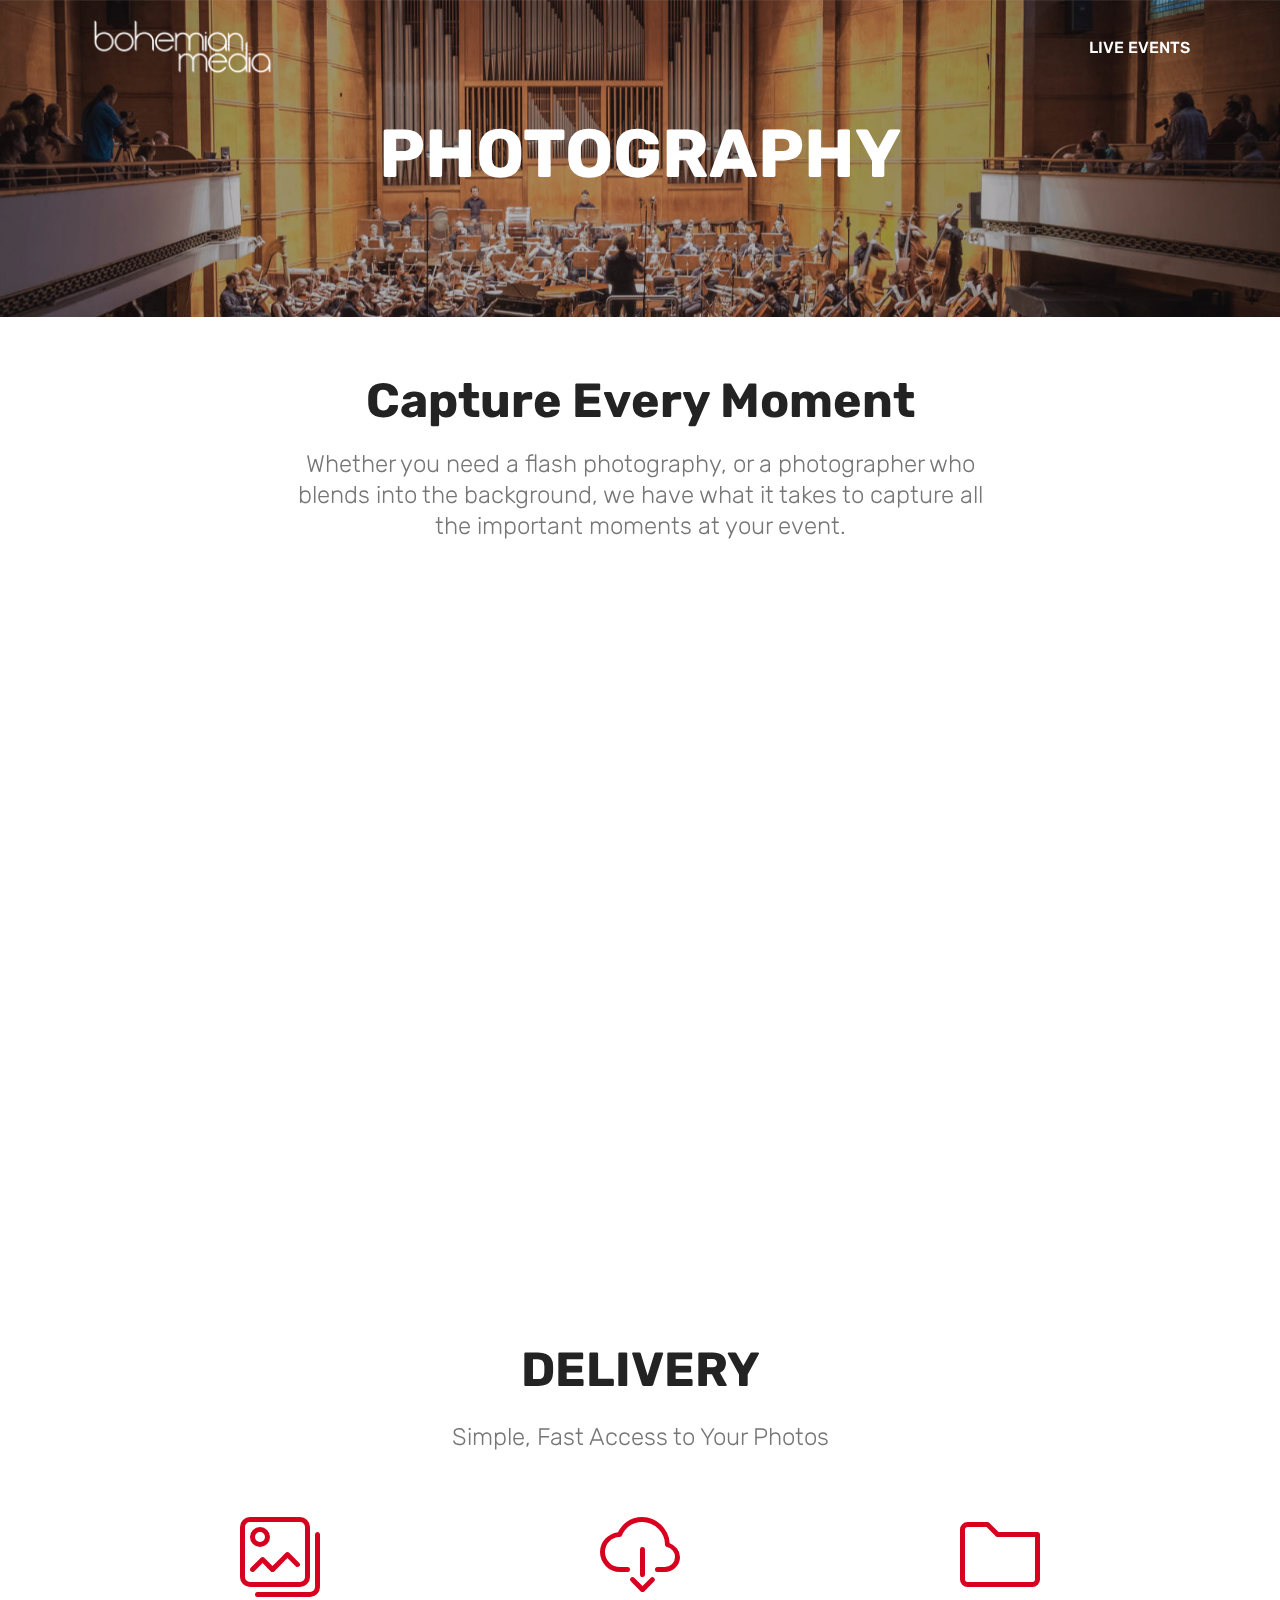
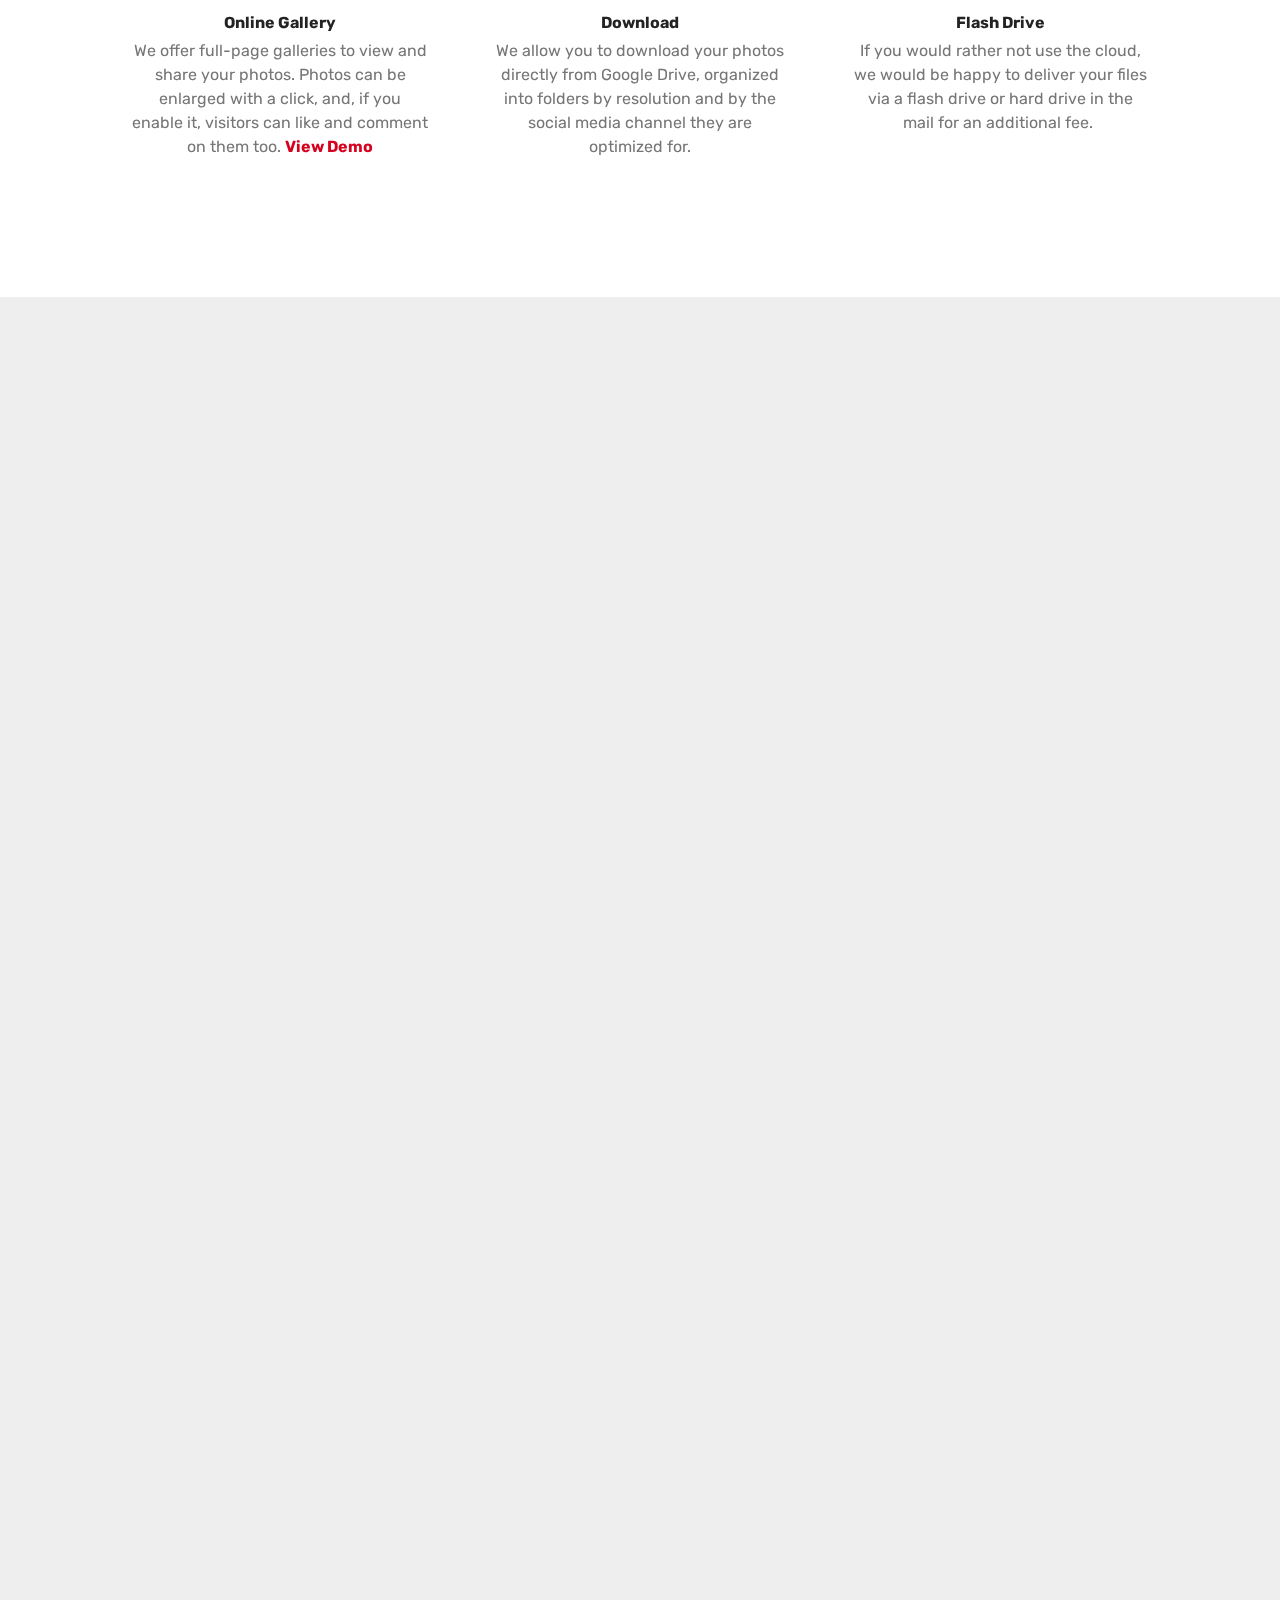
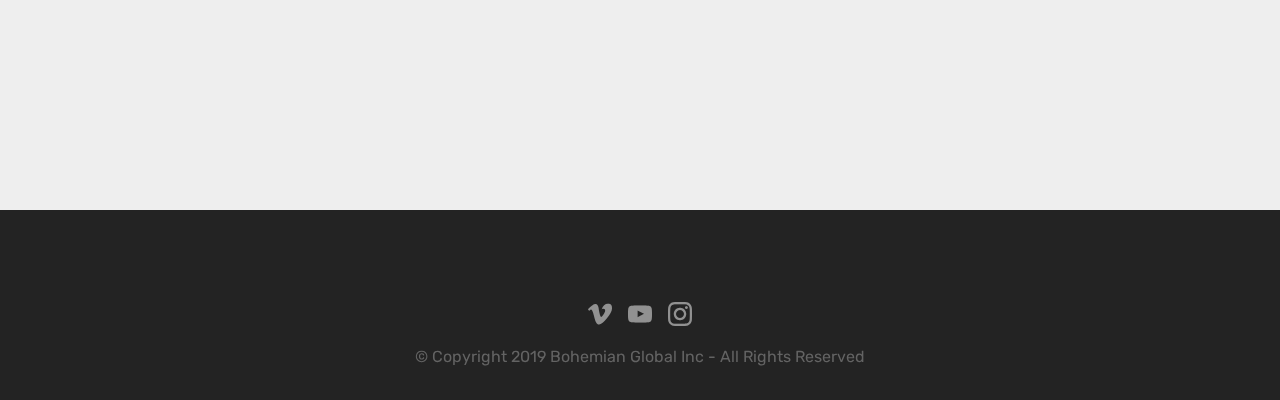
==== commit a10d9efb: "4th Commit" ====
--- a/event-photography.html
+++ b/event-photography.html
@@ -16,10 +16,9 @@
   <link rel="stylesheet" href="assets/bootstrap/css/bootstrap.min.css">
   <link rel="stylesheet" href="assets/bootstrap/css/bootstrap-grid.min.css">
   <link rel="stylesheet" href="assets/bootstrap/css/bootstrap-reboot.min.css">
+  <link rel="stylesheet" href="assets/socicon/css/styles.css">
+  <link rel="stylesheet" href="assets/gdpr-plugin/gdpr-styles.css">
   <link rel="stylesheet" href="assets/dropdown/css/style.css">
-  <link rel="stylesheet" href="assets/socicon/css/styles.css">
-  <link rel="stylesheet" href="assets/animatecss/animate.min.css">
-  <link rel="stylesheet" href="assets/gdpr-plugin/gdpr-styles.css">
   <link rel="stylesheet" href="assets/theme/css/style.css">
   <link rel="stylesheet" href="assets/mobirise/css/mbr-additional.css" type="text/css">
   
@@ -65,13 +64,13 @@
             </div>
         </div>
         <div class="collapse navbar-collapse" id="navbarSupportedContent">
-            <ul class="navbar-nav nav-dropdown nav-right" data-app-modern-menu="true"><li class="nav-item"><a class="nav-link link text-white display-4" href="page1.html" target="_blank">LIVE EVENTS</a></li></ul>
+            <ul class="navbar-nav nav-dropdown nav-right" data-app-modern-menu="true"><li class="nav-item"><a class="nav-link link text-white display-4" href="live-events.html" target="_blank">LIVE EVENTS</a></li></ul>
             
         </div>
     </nav>
 </section>
 
-<section class="engine"><a href="https://mobirise.info/n">free simple web templates</a></section><section class="mbr-section content5 cid-rfTZG26Ago mbr-parallax-background" id="content5-t">
+<section class="engine"><a href="https://mobirise.info/v">html templates</a></section><section class="mbr-section content5 cid-rfTZG26Ago mbr-parallax-background" id="content5-t">
 
     
 
@@ -106,7 +105,7 @@
     </div>
 </section>
 
-<div id="custom-html-o" custom-code="true" data-rv-view="351"><!-- Type valid HTML here -->
+<div id="custom-html-o" custom-code="true" data-rv-view="265"><!-- Type valid HTML here -->
 <div class="lr_embed" style="position: relative; padding-bottom: 50%; height: 0; overflow: hidden;"><iframe id="iframe" src="https://lightroom.adobe.com/embed/shares/e572b321822d44c496260edb732cc78e/slideshow?background_color=%232D2D2D&amp;color=%23999999" frameborder="0" style="width:100%; height:100%; position: absolute; top:0; left:0;"></iframe></div></div>
 
 <section class="counters1 counters cid-rg6lCqSPMr" id="counters1-y">
@@ -228,14 +227,13 @@
   <script src="assets/popper/popper.min.js"></script>
   <script src="assets/tether/tether.min.js"></script>
   <script src="assets/bootstrap/js/bootstrap.min.js"></script>
+  <script src="assets/touchswipe/jquery.touch-swipe.min.js"></script>
+  <script src="assets/parallax/jarallax.min.js"></script>
+  <script src="assets/viewportchecker/jquery.viewportchecker.js"></script>
+  <script src="assets/smoothscroll/smooth-scroll.js"></script>
   <script src="assets/dropdown/js/script.min.js"></script>
-  <script src="assets/viewportchecker/jquery.viewportchecker.js"></script>
-  <script src="assets/parallax/jarallax.min.js"></script>
-  <script src="assets/smoothscroll/smooth-scroll.js"></script>
-  <script src="assets/touchswipe/jquery.touch-swipe.min.js"></script>
   <script src="assets/theme/js/script.js"></script>
   
   
-  <input name="animation" type="hidden">
-  </body>
+</body>
 </html>